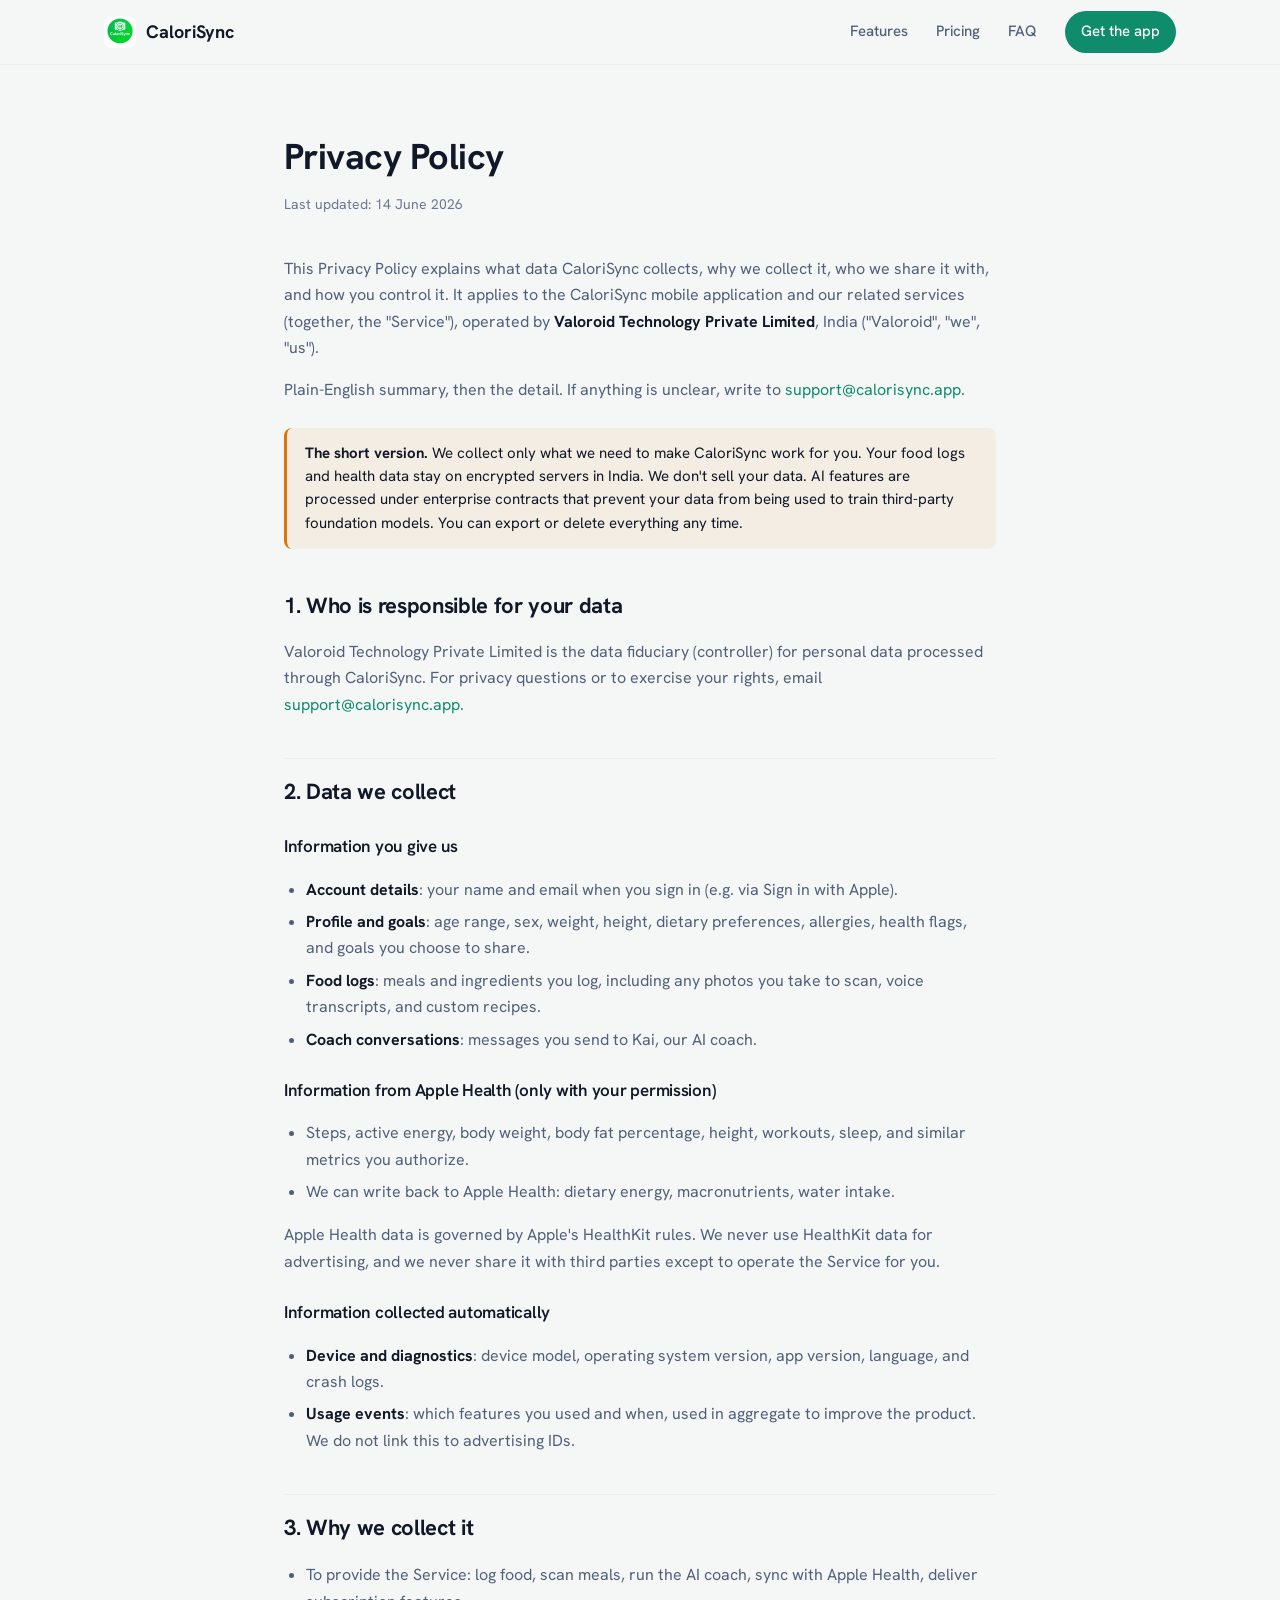
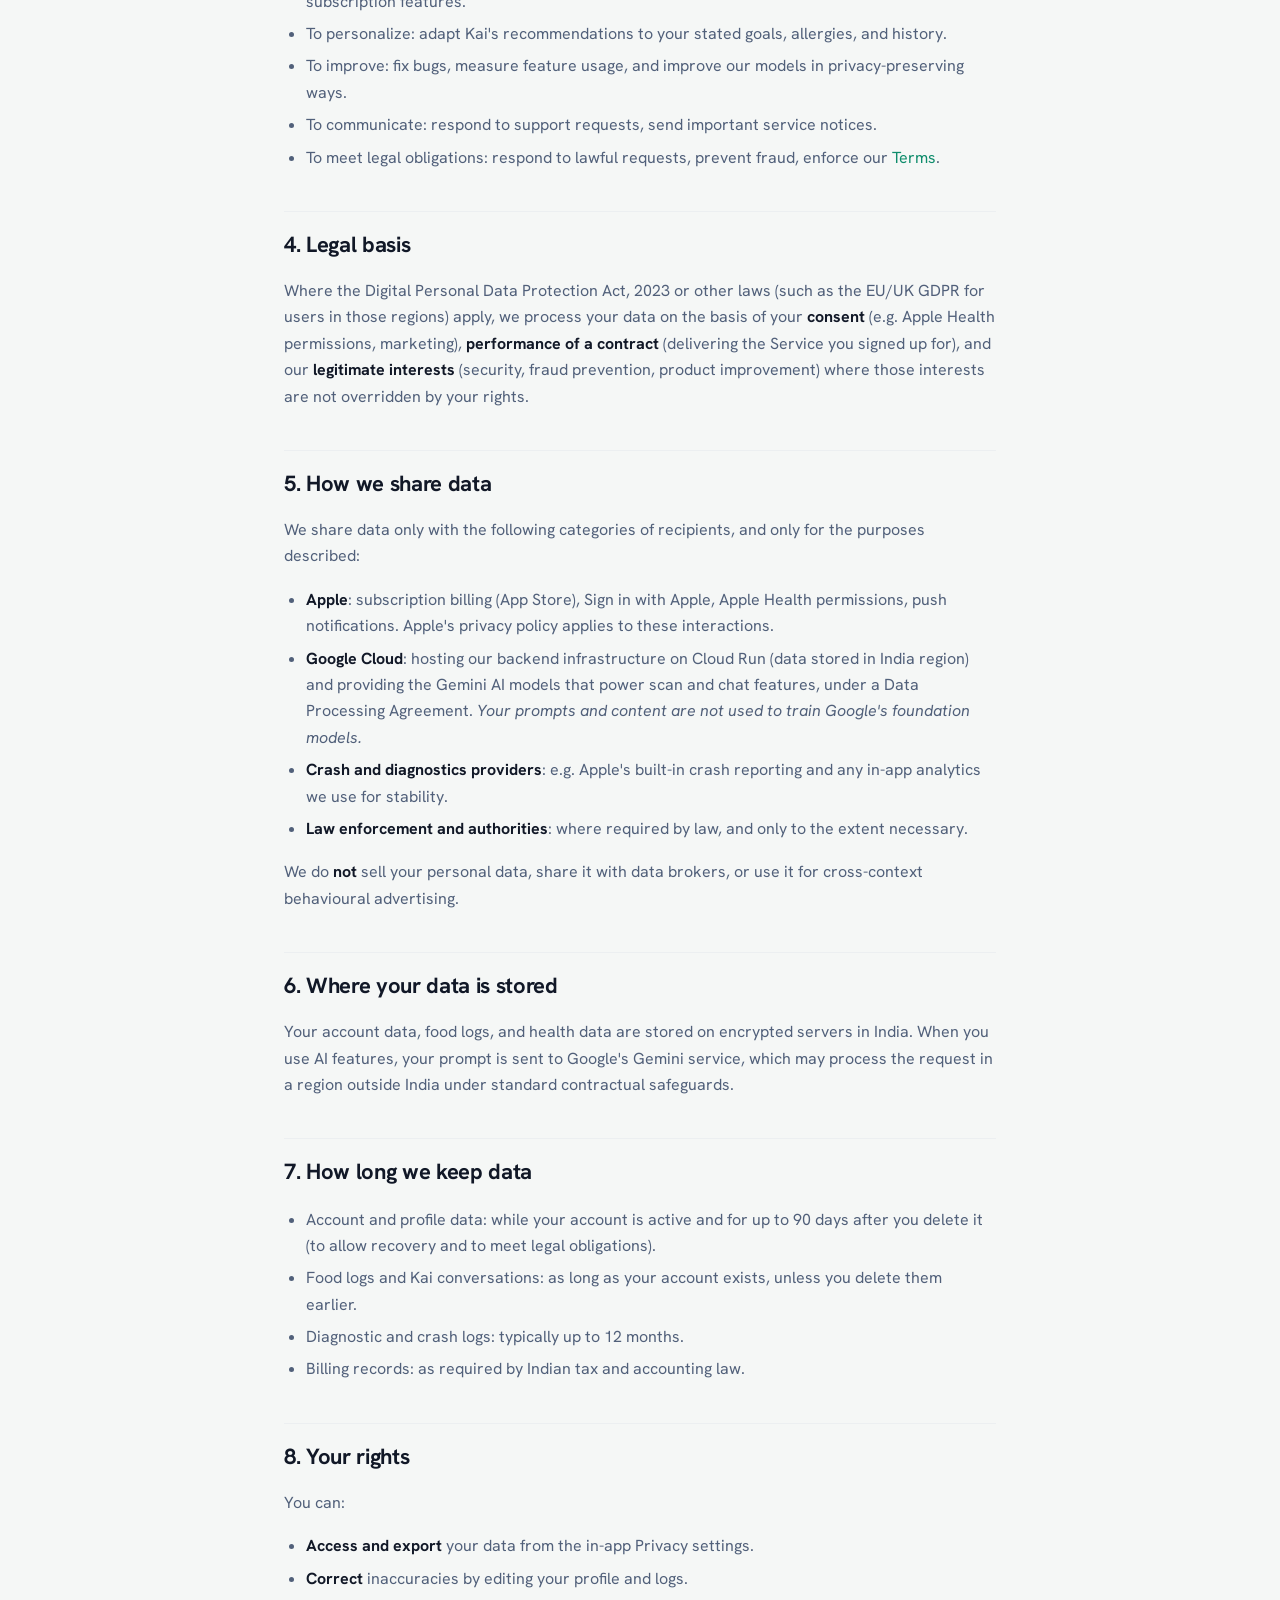
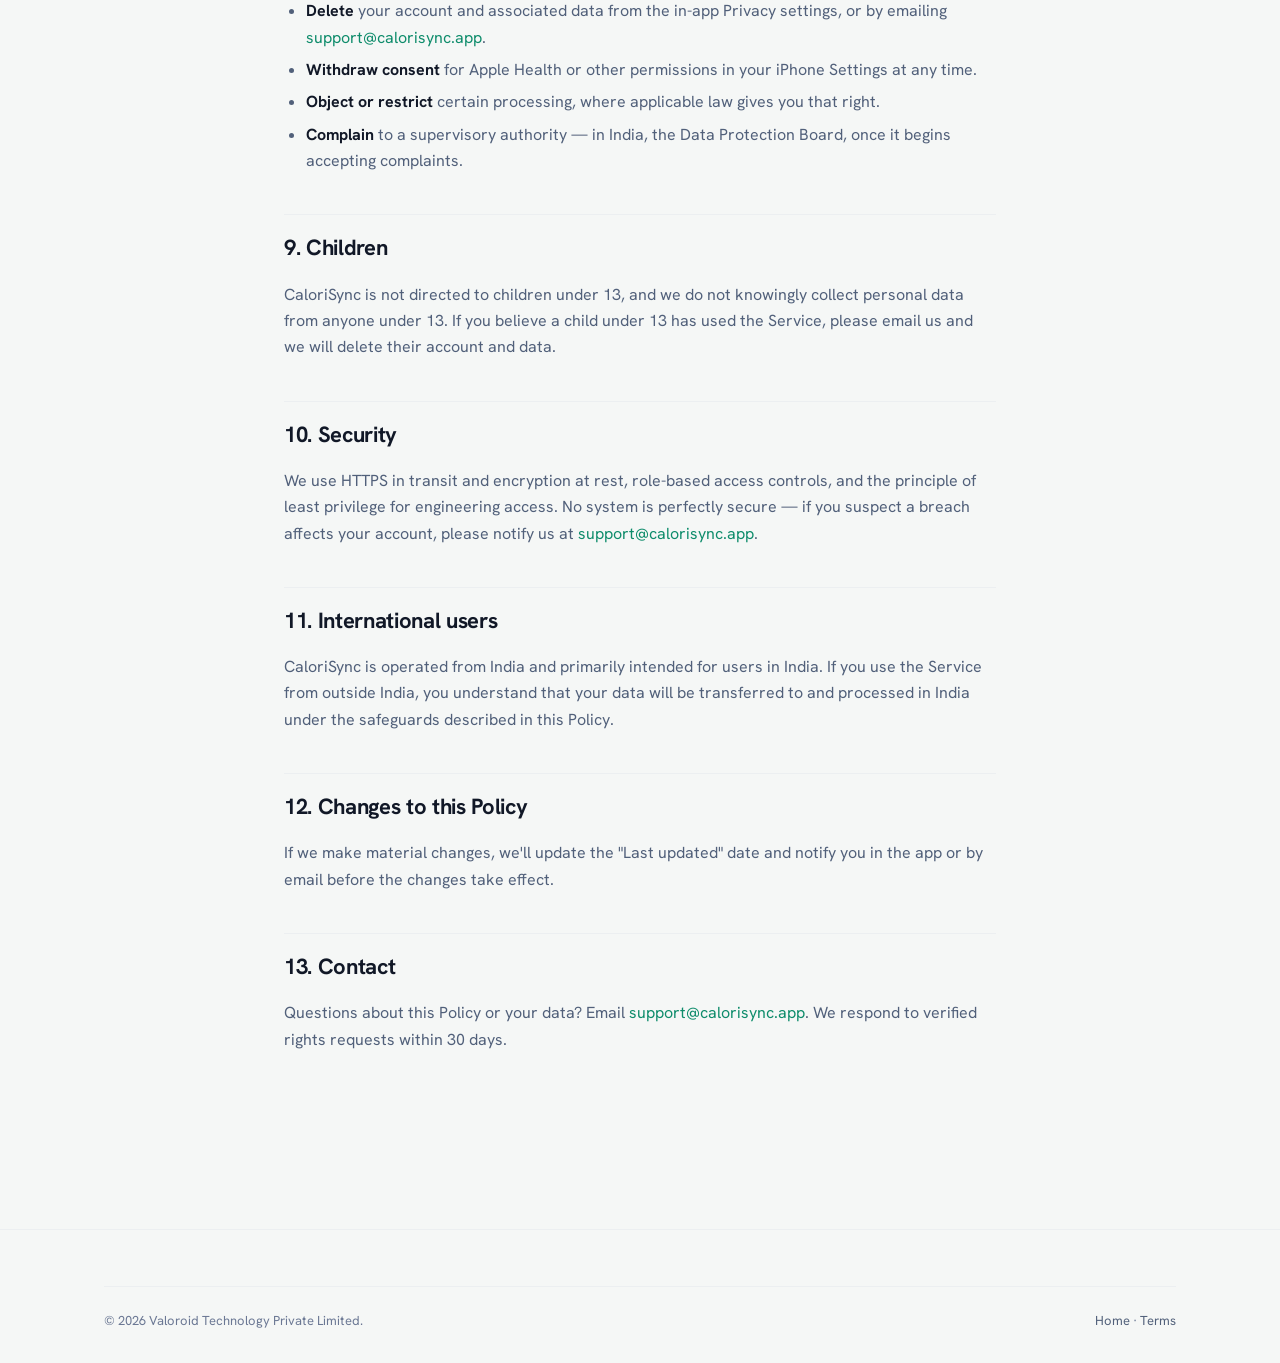
==== privacy/index.html @ 74e050ab "Initial commit: CaloriSync landing page, Terms, and Privacy Policy Static HTML/CSS/JS site for calor" ====
<!DOCTYPE html>
<html lang="en">
<head>
  <meta charset="UTF-8" />
  <meta name="viewport" content="width=device-width, initial-scale=1.0" />
  <title>Privacy Policy &mdash; CaloriSync</title>
  <meta name="description" content="How CaloriSync collects, uses, and protects your data." />
  <link rel="canonical" href="https://calorisync.app/privacy/" />
  <meta name="robots" content="index,follow" />
  <link rel="icon" type="image/png" sizes="32x32" href="/assets/favicon-32.png" />
  <link rel="apple-touch-icon" href="/assets/apple-touch-icon.png" />
  <link rel="preconnect" href="https://fonts.googleapis.com" />
  <link rel="preconnect" href="https://fonts.gstatic.com" crossorigin />
  <link href="https://fonts.googleapis.com/css2?family=Hanken+Grotesk:wght@400;500;600;700&display=swap" rel="stylesheet" />
  <link rel="stylesheet" href="/css/main.css" />
</head>
<body>
  <!--
    This Privacy Policy is an AI-drafted starting point aligned with the
    CaloriSync app's PrivacyInfo.xcprivacy manifest and intended product
    behavior. It is sufficient for Apple Review submission but should be
    reviewed by Indian legal counsel before scale, and the data-residency
    claims should be confirmed against the actual Cloud Run region.
  -->
  <nav class="nav">
    <div class="container nav-inner">
      <a href="/" class="brand">
        <img src="/assets/app-icon.png" alt="" />
        <span>CaloriSync</span>
      </a>
      <div class="nav-links">
        <a href="/#features">Features</a>
        <a href="/#pricing">Pricing</a>
        <a href="/#faq">FAQ</a>
        <a href="/#download" class="nav-cta">Get the app</a>
      </div>
    </div>
  </nav>

  <main class="legal">
    <h1>Privacy Policy</h1>
    <p class="updated">Last updated: 14 June 2026</p>

    <p>This Privacy Policy explains what data CaloriSync collects, why we collect it, who we share it with, and how you control it. It applies to the CaloriSync mobile application and our related services (together, the "Service"), operated by <strong>Valoroid Technology Private Limited</strong>, India ("Valoroid", "we", "us").</p>

    <p>Plain-English summary, then the detail. If anything is unclear, write to <a href="mailto:support@calorisync.app">support@calorisync.app</a>.</p>

    <div class="notice"><strong>The short version.</strong> We collect only what we need to make CaloriSync work for you. Your food logs and health data stay on encrypted servers in India. We don't sell your data. AI features are processed under enterprise contracts that prevent your data from being used to train third-party foundation models. You can export or delete everything any time.</div>

    <h2>1. Who is responsible for your data</h2>
    <p>Valoroid Technology Private Limited is the data fiduciary (controller) for personal data processed through CaloriSync. For privacy questions or to exercise your rights, email <a href="mailto:support@calorisync.app">support@calorisync.app</a>.</p>

    <h2>2. Data we collect</h2>

    <h3>Information you give us</h3>
    <ul>
      <li><strong>Account details</strong>: your name and email when you sign in (e.g. via Sign in with Apple).</li>
      <li><strong>Profile and goals</strong>: age range, sex, weight, height, dietary preferences, allergies, health flags, and goals you choose to share.</li>
      <li><strong>Food logs</strong>: meals and ingredients you log, including any photos you take to scan, voice transcripts, and custom recipes.</li>
      <li><strong>Coach conversations</strong>: messages you send to Kai, our AI coach.</li>
    </ul>

    <h3>Information from Apple Health (only with your permission)</h3>
    <ul>
      <li>Steps, active energy, body weight, body fat percentage, height, workouts, sleep, and similar metrics you authorize.</li>
      <li>We can write back to Apple Health: dietary energy, macronutrients, water intake.</li>
    </ul>
    <p>Apple Health data is governed by Apple's HealthKit rules. We never use HealthKit data for advertising, and we never share it with third parties except to operate the Service for you.</p>

    <h3>Information collected automatically</h3>
    <ul>
      <li><strong>Device and diagnostics</strong>: device model, operating system version, app version, language, and crash logs.</li>
      <li><strong>Usage events</strong>: which features you used and when, used in aggregate to improve the product. We do not link this to advertising IDs.</li>
    </ul>

    <h2>3. Why we collect it</h2>
    <ul>
      <li>To provide the Service: log food, scan meals, run the AI coach, sync with Apple Health, deliver subscription features.</li>
      <li>To personalize: adapt Kai's recommendations to your stated goals, allergies, and history.</li>
      <li>To improve: fix bugs, measure feature usage, and improve our models in privacy-preserving ways.</li>
      <li>To communicate: respond to support requests, send important service notices.</li>
      <li>To meet legal obligations: respond to lawful requests, prevent fraud, enforce our <a href="/terms/">Terms</a>.</li>
    </ul>

    <h2>4. Legal basis</h2>
    <p>Where the Digital Personal Data Protection Act, 2023 or other laws (such as the EU/UK GDPR for users in those regions) apply, we process your data on the basis of your <strong>consent</strong> (e.g. Apple Health permissions, marketing), <strong>performance of a contract</strong> (delivering the Service you signed up for), and our <strong>legitimate interests</strong> (security, fraud prevention, product improvement) where those interests are not overridden by your rights.</p>

    <h2>5. How we share data</h2>
    <p>We share data only with the following categories of recipients, and only for the purposes described:</p>
    <ul>
      <li><strong>Apple</strong>: subscription billing (App Store), Sign in with Apple, Apple Health permissions, push notifications. Apple's privacy policy applies to these interactions.</li>
      <li><strong>Google Cloud</strong>: hosting our backend infrastructure on Cloud Run (data stored in India region) and providing the Gemini AI models that power scan and chat features, under a Data Processing Agreement. <em>Your prompts and content are not used to train Google's foundation models.</em></li>
      <li><strong>Crash and diagnostics providers</strong>: e.g. Apple's built-in crash reporting and any in-app analytics we use for stability.</li>
      <li><strong>Law enforcement and authorities</strong>: where required by law, and only to the extent necessary.</li>
    </ul>
    <p>We do <strong>not</strong> sell your personal data, share it with data brokers, or use it for cross-context behavioural advertising.</p>

    <h2>6. Where your data is stored</h2>
    <p>Your account data, food logs, and health data are stored on encrypted servers in India. When you use AI features, your prompt is sent to Google's Gemini service, which may process the request in a region outside India under standard contractual safeguards.</p>

    <h2>7. How long we keep data</h2>
    <ul>
      <li>Account and profile data: while your account is active and for up to 90 days after you delete it (to allow recovery and to meet legal obligations).</li>
      <li>Food logs and Kai conversations: as long as your account exists, unless you delete them earlier.</li>
      <li>Diagnostic and crash logs: typically up to 12 months.</li>
      <li>Billing records: as required by Indian tax and accounting law.</li>
    </ul>

    <h2>8. Your rights</h2>
    <p>You can:</p>
    <ul>
      <li><strong>Access and export</strong> your data from the in-app Privacy settings.</li>
      <li><strong>Correct</strong> inaccuracies by editing your profile and logs.</li>
      <li><strong>Delete</strong> your account and associated data from the in-app Privacy settings, or by emailing <a href="mailto:support@calorisync.app">support@calorisync.app</a>.</li>
      <li><strong>Withdraw consent</strong> for Apple Health or other permissions in your iPhone Settings at any time.</li>
      <li><strong>Object or restrict</strong> certain processing, where applicable law gives you that right.</li>
      <li><strong>Complain</strong> to a supervisory authority &mdash; in India, the Data Protection Board, once it begins accepting complaints.</li>
    </ul>

    <h2>9. Children</h2>
    <p>CaloriSync is not directed to children under 13, and we do not knowingly collect personal data from anyone under 13. If you believe a child under 13 has used the Service, please email us and we will delete their account and data.</p>

    <h2>10. Security</h2>
    <p>We use HTTPS in transit and encryption at rest, role-based access controls, and the principle of least privilege for engineering access. No system is perfectly secure &mdash; if you suspect a breach affects your account, please notify us at <a href="mailto:support@calorisync.app">support@calorisync.app</a>.</p>

    <h2>11. International users</h2>
    <p>CaloriSync is operated from India and primarily intended for users in India. If you use the Service from outside India, you understand that your data will be transferred to and processed in India under the safeguards described in this Policy.</p>

    <h2>12. Changes to this Policy</h2>
    <p>If we make material changes, we'll update the "Last updated" date and notify you in the app or by email before the changes take effect.</p>

    <h2>13. Contact</h2>
    <p>Questions about this Policy or your data? Email <a href="mailto:support@calorisync.app">support@calorisync.app</a>. We respond to verified rights requests within 30 days.</p>
  </main>

  <footer class="footer">
    <div class="container">
      <div class="footer-bottom">
        <span>&copy; 2026 Valoroid Technology Private Limited.</span>
        <span><a href="/">Home</a> &middot; <a href="/terms/">Terms</a></span>
      </div>
    </div>
  </footer>
</body>
</html>
---- css/main.css ----
:root {
  --brand-primary: #0E8C6B;
  --brand-primary-dark: #0a6d54;
  --brand-accent: #4F46E5;
  --brand-accent-soft: #EEF2FF;
  --brand-warn: #D97706;
  --brand-rose: #E1496B;
  --ink: #111827;
  --ink-2: #51607A;
  --ink-3: #6B7894;
  --bg: #F5F7F6;
  --surface: #FFFFFF;
  --line: #ECEFF1;
  --radius-card: 20px;
  --radius-pill: 999px;
  --shadow-card: 0 1px 2px rgba(17, 24, 39, 0.04), 0 8px 24px rgba(17, 24, 39, 0.06);
  --shadow-cta: 0 6px 20px rgba(14, 140, 107, 0.25);
  --max-width: 1120px;
  --font-sans: "Hanken Grotesk", system-ui, -apple-system, "Segoe UI", Roboto, "Helvetica Neue", Arial, sans-serif;
}

* { box-sizing: border-box; }

html { scroll-behavior: smooth; }

body {
  margin: 0;
  background: var(--bg);
  color: var(--ink);
  font-family: var(--font-sans);
  font-size: 17px;
  line-height: 1.55;
  -webkit-font-smoothing: antialiased;
  -moz-osx-font-smoothing: grayscale;
  text-rendering: optimizeLegibility;
}

img { max-width: 100%; display: block; }

a {
  color: var(--brand-primary);
  text-decoration: none;
}
a:hover { text-decoration: underline; }

.container {
  width: 100%;
  max-width: var(--max-width);
  margin: 0 auto;
  padding: 0 24px;
}

/* ---------- Nav ---------- */
.nav {
  position: sticky;
  top: 0;
  z-index: 50;
  background: rgba(245, 247, 246, 0.85);
  backdrop-filter: saturate(180%) blur(12px);
  -webkit-backdrop-filter: saturate(180%) blur(12px);
  border-bottom: 1px solid var(--line);
}
.nav-inner {
  display: flex;
  align-items: center;
  justify-content: space-between;
  height: 64px;
}
.brand {
  display: flex;
  align-items: center;
  gap: 10px;
  font-weight: 700;
  font-size: 18px;
  color: var(--ink);
}
.brand img {
  width: 32px;
  height: 32px;
  border-radius: 8px;
  object-fit: cover;
}
.nav-links {
  display: flex;
  align-items: center;
  gap: 28px;
}
.nav-links a {
  color: var(--ink-2);
  font-weight: 500;
  font-size: 15px;
}
.nav-links a:hover { color: var(--ink); text-decoration: none; }
.nav-cta {
  background: var(--brand-primary);
  color: #fff !important;
  padding: 9px 16px;
  border-radius: var(--radius-pill);
  font-weight: 600;
  font-size: 14px;
}
.nav-cta:hover { background: var(--brand-primary-dark); text-decoration: none; }
.nav-toggle {
  display: none;
  background: none;
  border: 0;
  padding: 8px;
  cursor: pointer;
}
.nav-toggle span {
  display: block;
  width: 22px;
  height: 2px;
  background: var(--ink);
  margin: 4px 0;
  border-radius: 2px;
  transition: transform .2s, opacity .2s;
}
.nav.is-open .nav-toggle span:nth-child(1) { transform: translateY(6px) rotate(45deg); }
.nav.is-open .nav-toggle span:nth-child(2) { opacity: 0; }
.nav.is-open .nav-toggle span:nth-child(3) { transform: translateY(-6px) rotate(-45deg); }

/* ---------- Hero ---------- */
.hero {
  padding: 80px 0 64px;
}
.hero-grid {
  display: grid;
  grid-template-columns: 1.1fr 1fr;
  gap: 56px;
  align-items: center;
}
.eyebrow {
  display: inline-block;
  background: var(--brand-accent-soft);
  color: var(--brand-accent);
  font-weight: 600;
  font-size: 13px;
  padding: 6px 12px;
  border-radius: var(--radius-pill);
  margin-bottom: 20px;
  letter-spacing: 0.01em;
}
h1, h2, h3 { color: var(--ink); letter-spacing: -0.015em; }
.hero h1 {
  font-size: clamp(36px, 5vw, 56px);
  line-height: 1.05;
  font-weight: 700;
  margin: 0 0 20px;
}
.hero h1 .accent { color: var(--brand-primary); }
.hero p.lede {
  font-size: 19px;
  color: var(--ink-2);
  max-width: 520px;
  margin: 0 0 32px;
}
.badges {
  display: flex;
  gap: 14px;
  flex-wrap: wrap;
  align-items: center;
}
.badge {
  display: inline-flex;
  align-items: center;
  gap: 12px;
  background: #111;
  color: #fff;
  padding: 12px 18px;
  border-radius: 14px;
  min-width: 200px;
  transition: transform .15s ease, opacity .15s ease;
}
.badge:hover { text-decoration: none; transform: translateY(-1px); }
.badge svg { width: 26px; height: 26px; flex-shrink: 0; }
.badge .badge-label {
  display: flex;
  flex-direction: column;
  line-height: 1.1;
}
.badge .badge-label small {
  font-size: 11px;
  font-weight: 500;
  opacity: 0.85;
  letter-spacing: 0.02em;
}
.badge .badge-label strong {
  font-size: 18px;
  font-weight: 600;
  letter-spacing: -0.01em;
}
.badge-disabled {
  cursor: not-allowed;
  opacity: 0.55;
  pointer-events: none;
  position: relative;
}
.coming-soon {
  position: absolute;
  top: -10px;
  right: -8px;
  background: var(--brand-warn);
  color: #fff;
  font-size: 10px;
  font-weight: 700;
  padding: 3px 8px;
  border-radius: var(--radius-pill);
  letter-spacing: 0.04em;
  text-transform: uppercase;
}

.hero-visual {
  position: relative;
  display: flex;
  justify-content: center;
  align-items: center;
}
.phone-frame {
  width: 300px;
  background: linear-gradient(165deg, #0E8C6B 0%, #4F46E5 100%);
  border-radius: 46px;
  padding: 14px;
  box-shadow: 0 30px 60px rgba(14, 140, 107, 0.25), 0 12px 30px rgba(79, 70, 229, 0.18);
  position: relative;
}
.phone-frame img {
  width: 100%;
  display: block;
  border-radius: 34px;
  background: var(--surface);
}

/* ---------- Showcase strip (real screenshots in light phone frames) ---------- */
.showcase {
  display: grid;
  grid-template-columns: repeat(3, 1fr);
  gap: 28px;
  justify-items: center;
  align-items: end;
  margin-top: 24px;
}
.showcase-item {
  text-align: center;
  max-width: 260px;
}
.showcase-phone {
  width: 220px;
  background: #111;
  border-radius: 36px;
  padding: 8px;
  margin-bottom: 18px;
  box-shadow: 0 20px 40px rgba(17, 24, 39, 0.10), 0 4px 12px rgba(17, 24, 39, 0.06);
}
.showcase-phone img {
  width: 100%;
  display: block;
  border-radius: 28px;
  background: var(--surface);
}
.showcase-item h3 {
  font-size: 17px;
  font-weight: 600;
  margin: 0 0 4px;
}
.showcase-item p {
  font-size: 14px;
  color: var(--ink-2);
  margin: 0;
}

/* ---------- Trust strip ---------- */
.trust {
  padding: 32px 0;
  border-top: 1px solid var(--line);
  border-bottom: 1px solid var(--line);
  background: var(--surface);
}
.trust-inner {
  display: flex;
  flex-wrap: wrap;
  justify-content: center;
  gap: 12px 36px;
  color: var(--ink-2);
  font-size: 14px;
  font-weight: 500;
  text-align: center;
}
.trust-inner span { display: inline-flex; align-items: center; }
.trust-dot {
  width: 4px;
  height: 4px;
  border-radius: 50%;
  background: var(--ink-3);
  display: inline-block;
  margin-right: 12px;
}
.trust-inner span:first-child .trust-dot { display: none; }

/* ---------- Sections ---------- */
.section { padding: 88px 0; }
.section-header { text-align: center; max-width: 640px; margin: 0 auto 56px; }
.section-header h2 {
  font-size: clamp(28px, 3.5vw, 40px);
  line-height: 1.15;
  font-weight: 700;
  margin: 0 0 16px;
}
.section-header p {
  color: var(--ink-2);
  font-size: 18px;
  margin: 0;
}

/* ---------- Features grid ---------- */
.features-grid {
  display: grid;
  grid-template-columns: repeat(3, 1fr);
  gap: 20px;
}
.feature {
  background: var(--surface);
  border-radius: var(--radius-card);
  padding: 28px 24px;
  border: 1px solid var(--line);
  transition: transform .15s ease, box-shadow .15s ease;
}
.feature:hover {
  transform: translateY(-2px);
  box-shadow: var(--shadow-card);
}
.feature-icon {
  width: 44px;
  height: 44px;
  border-radius: 12px;
  background: var(--brand-accent-soft);
  color: var(--brand-accent);
  display: flex;
  align-items: center;
  justify-content: center;
  margin-bottom: 16px;
}
.feature-icon.green { background: rgba(14, 140, 107, 0.10); color: var(--brand-primary); }
.feature-icon.amber { background: rgba(217, 119, 6, 0.10); color: var(--brand-warn); }
.feature-icon.rose  { background: rgba(225, 73, 107, 0.10); color: var(--brand-rose); }
.feature h3 {
  font-size: 18px;
  margin: 0 0 6px;
  font-weight: 600;
}
.feature p {
  margin: 0;
  color: var(--ink-2);
  font-size: 15px;
}

/* ---------- How it works ---------- */
.steps {
  display: grid;
  grid-template-columns: repeat(3, 1fr);
  gap: 24px;
}
.step {
  text-align: center;
  padding: 24px 16px;
}
.step-num {
  width: 36px;
  height: 36px;
  border-radius: 50%;
  background: var(--brand-primary);
  color: #fff;
  font-weight: 700;
  display: inline-flex;
  align-items: center;
  justify-content: center;
  margin-bottom: 16px;
}
.step h3 { margin: 0 0 6px; font-size: 18px; font-weight: 600; }
.step p { margin: 0; color: var(--ink-2); font-size: 15px; }

/* ---------- Pricing ---------- */
.pricing-grid {
  display: grid;
  grid-template-columns: 1fr 1fr;
  gap: 20px;
  max-width: 760px;
  margin: 0 auto;
}
.plan {
  background: var(--surface);
  border-radius: var(--radius-card);
  padding: 32px 28px;
  border: 1px solid var(--line);
  position: relative;
}
.plan.featured {
  border-color: var(--brand-primary);
  box-shadow: var(--shadow-cta);
}
.plan-tag {
  position: absolute;
  top: 18px;
  right: 18px;
  background: var(--brand-primary);
  color: #fff;
  font-size: 11px;
  font-weight: 700;
  padding: 4px 10px;
  border-radius: var(--radius-pill);
  letter-spacing: 0.05em;
  text-transform: uppercase;
}
.plan h3 { margin: 0 0 4px; font-size: 16px; font-weight: 600; color: var(--ink-2); }
.plan-price {
  font-size: 40px;
  font-weight: 700;
  color: var(--ink);
  letter-spacing: -0.02em;
  margin-bottom: 6px;
}
.plan-price small {
  font-size: 16px;
  font-weight: 500;
  color: var(--ink-3);
}
.plan p.trial { color: var(--brand-primary); font-weight: 600; margin: 0 0 20px; font-size: 14px; }
.plan ul {
  list-style: none;
  padding: 0;
  margin: 0;
}
.plan li {
  color: var(--ink-2);
  padding: 6px 0;
  font-size: 15px;
  display: flex;
  align-items: flex-start;
  gap: 10px;
}
.plan li::before {
  content: "✓";
  color: var(--brand-primary);
  font-weight: 700;
  flex-shrink: 0;
}
.pricing-foot {
  text-align: center;
  color: var(--ink-3);
  font-size: 14px;
  margin-top: 24px;
}

/* ---------- FAQ ---------- */
.faq {
  max-width: 760px;
  margin: 0 auto;
}
.faq details {
  background: var(--surface);
  border-radius: 14px;
  border: 1px solid var(--line);
  padding: 0;
  margin-bottom: 12px;
  overflow: hidden;
}
.faq summary {
  list-style: none;
  cursor: pointer;
  padding: 20px 24px;
  font-weight: 600;
  font-size: 16px;
  color: var(--ink);
  display: flex;
  align-items: center;
  justify-content: space-between;
}
.faq summary::-webkit-details-marker { display: none; }
.faq summary::after {
  content: "+";
  font-size: 22px;
  color: var(--ink-3);
  font-weight: 400;
  margin-left: 16px;
  transition: transform .2s ease;
}
.faq details[open] summary::after { content: "−"; }
.faq .answer {
  padding: 0 24px 22px;
  color: var(--ink-2);
  font-size: 15px;
}
.faq .answer p { margin: 0 0 8px; }
.faq .answer p:last-child { margin: 0; }

/* ---------- Final CTA ---------- */
.final-cta {
  background: linear-gradient(135deg, #0E8C6B 0%, #4F46E5 100%);
  color: #fff;
  border-radius: var(--radius-card);
  padding: 56px 32px;
  text-align: center;
  margin: 0 24px;
}
.final-cta h2 {
  color: #fff;
  font-size: clamp(26px, 3vw, 36px);
  margin: 0 0 12px;
  font-weight: 700;
}
.final-cta p {
  color: rgba(255,255,255,0.85);
  font-size: 18px;
  max-width: 520px;
  margin: 0 auto 28px;
}
.final-cta .badges { justify-content: center; }
.final-cta .badge { background: #111; }

/* ---------- Footer ---------- */
.footer {
  padding: 56px 0 32px;
  margin-top: 80px;
  border-top: 1px solid var(--line);
  color: var(--ink-2);
  font-size: 14px;
}
.footer-grid {
  display: grid;
  grid-template-columns: 2fr 1fr 1fr;
  gap: 32px;
  margin-bottom: 32px;
}
.footer-brand { max-width: 320px; }
.footer-brand p { color: var(--ink-3); font-size: 14px; margin: 12px 0 0; }
.footer h4 {
  font-size: 13px;
  font-weight: 700;
  color: var(--ink);
  text-transform: uppercase;
  letter-spacing: 0.06em;
  margin: 0 0 12px;
}
.footer ul { list-style: none; padding: 0; margin: 0; }
.footer li { margin-bottom: 8px; }
.footer a { color: var(--ink-2); }
.footer a:hover { color: var(--ink); text-decoration: none; }
.footer-bottom {
  border-top: 1px solid var(--line);
  padding-top: 24px;
  display: flex;
  justify-content: space-between;
  align-items: center;
  flex-wrap: wrap;
  gap: 12px;
  color: var(--ink-3);
  font-size: 13px;
}

/* ---------- Legal pages (terms / privacy) ---------- */
.legal {
  max-width: 760px;
  margin: 0 auto;
  padding: 64px 24px 80px;
}
.legal h1 {
  font-size: 36px;
  font-weight: 700;
  margin: 0 0 8px;
}
.legal .updated {
  color: var(--ink-3);
  font-size: 14px;
  margin: 0 0 40px;
}
.legal h2 {
  font-size: 22px;
  font-weight: 700;
  margin: 40px 0 12px;
  padding-top: 16px;
  border-top: 1px solid var(--line);
}
.legal h2:first-of-type { border-top: 0; padding-top: 0; }
.legal h3 {
  font-size: 17px;
  font-weight: 600;
  margin: 24px 0 8px;
}
.legal p, .legal li {
  color: var(--ink-2);
  font-size: 16px;
  line-height: 1.65;
}
.legal ul { padding-left: 22px; }
.legal li { margin-bottom: 6px; }
.legal strong { color: var(--ink); }
.legal .notice {
  background: rgba(217, 119, 6, 0.08);
  border-left: 3px solid var(--brand-warn);
  border-radius: 8px;
  padding: 14px 18px;
  margin: 24px 0;
  color: var(--ink);
  font-size: 15px;
}

/* ---------- 404 page ---------- */
.notfound {
  min-height: 60vh;
  display: flex;
  flex-direction: column;
  align-items: center;
  justify-content: center;
  text-align: center;
  padding: 64px 24px;
}
.notfound h1 {
  font-size: 96px;
  margin: 0;
  background: linear-gradient(135deg, var(--brand-primary), var(--brand-accent));
  -webkit-background-clip: text;
  -webkit-text-fill-color: transparent;
  background-clip: text;
  line-height: 1;
}
.notfound p { color: var(--ink-2); font-size: 18px; margin: 16px 0 32px; }
.btn {
  display: inline-block;
  background: var(--brand-primary);
  color: #fff !important;
  padding: 12px 24px;
  border-radius: var(--radius-pill);
  font-weight: 600;
  font-size: 15px;
}
.btn:hover { background: var(--brand-primary-dark); text-decoration: none; }

/* ---------- Responsive ---------- */
@media (max-width: 880px) {
  .hero { padding: 56px 0 40px; }
  .hero-grid { grid-template-columns: 1fr; gap: 40px; }
  .hero-visual { order: -1; }
  .phone-frame { width: 260px; }
  .showcase { grid-template-columns: 1fr; gap: 40px; }
  .features-grid { grid-template-columns: repeat(2, 1fr); }
  .steps { grid-template-columns: 1fr; gap: 16px; }
  .pricing-grid { grid-template-columns: 1fr; }
  .footer-grid { grid-template-columns: 1fr 1fr; gap: 24px; }
  .footer-brand { grid-column: 1 / -1; }
  .section { padding: 64px 0; }
}

@media (max-width: 640px) {
  .nav-links {
    display: none;
    position: absolute;
    top: 64px;
    left: 0;
    right: 0;
    background: var(--surface);
    flex-direction: column;
    align-items: stretch;
    gap: 0;
    padding: 12px 24px 24px;
    border-bottom: 1px solid var(--line);
  }
  .nav-links a {
    padding: 12px 0;
    border-bottom: 1px solid var(--line);
  }
  .nav-links a:last-child { border-bottom: 0; }
  .nav-cta { text-align: center; margin-top: 8px; }
  .nav.is-open .nav-links { display: flex; }
  .nav-toggle { display: block; }
  .features-grid { grid-template-columns: 1fr; }
  .badge { min-width: 0; flex: 1 1 100%; justify-content: center; }
  .final-cta { padding: 40px 24px; margin: 0 16px; }
  .legal h1 { font-size: 28px; }
}
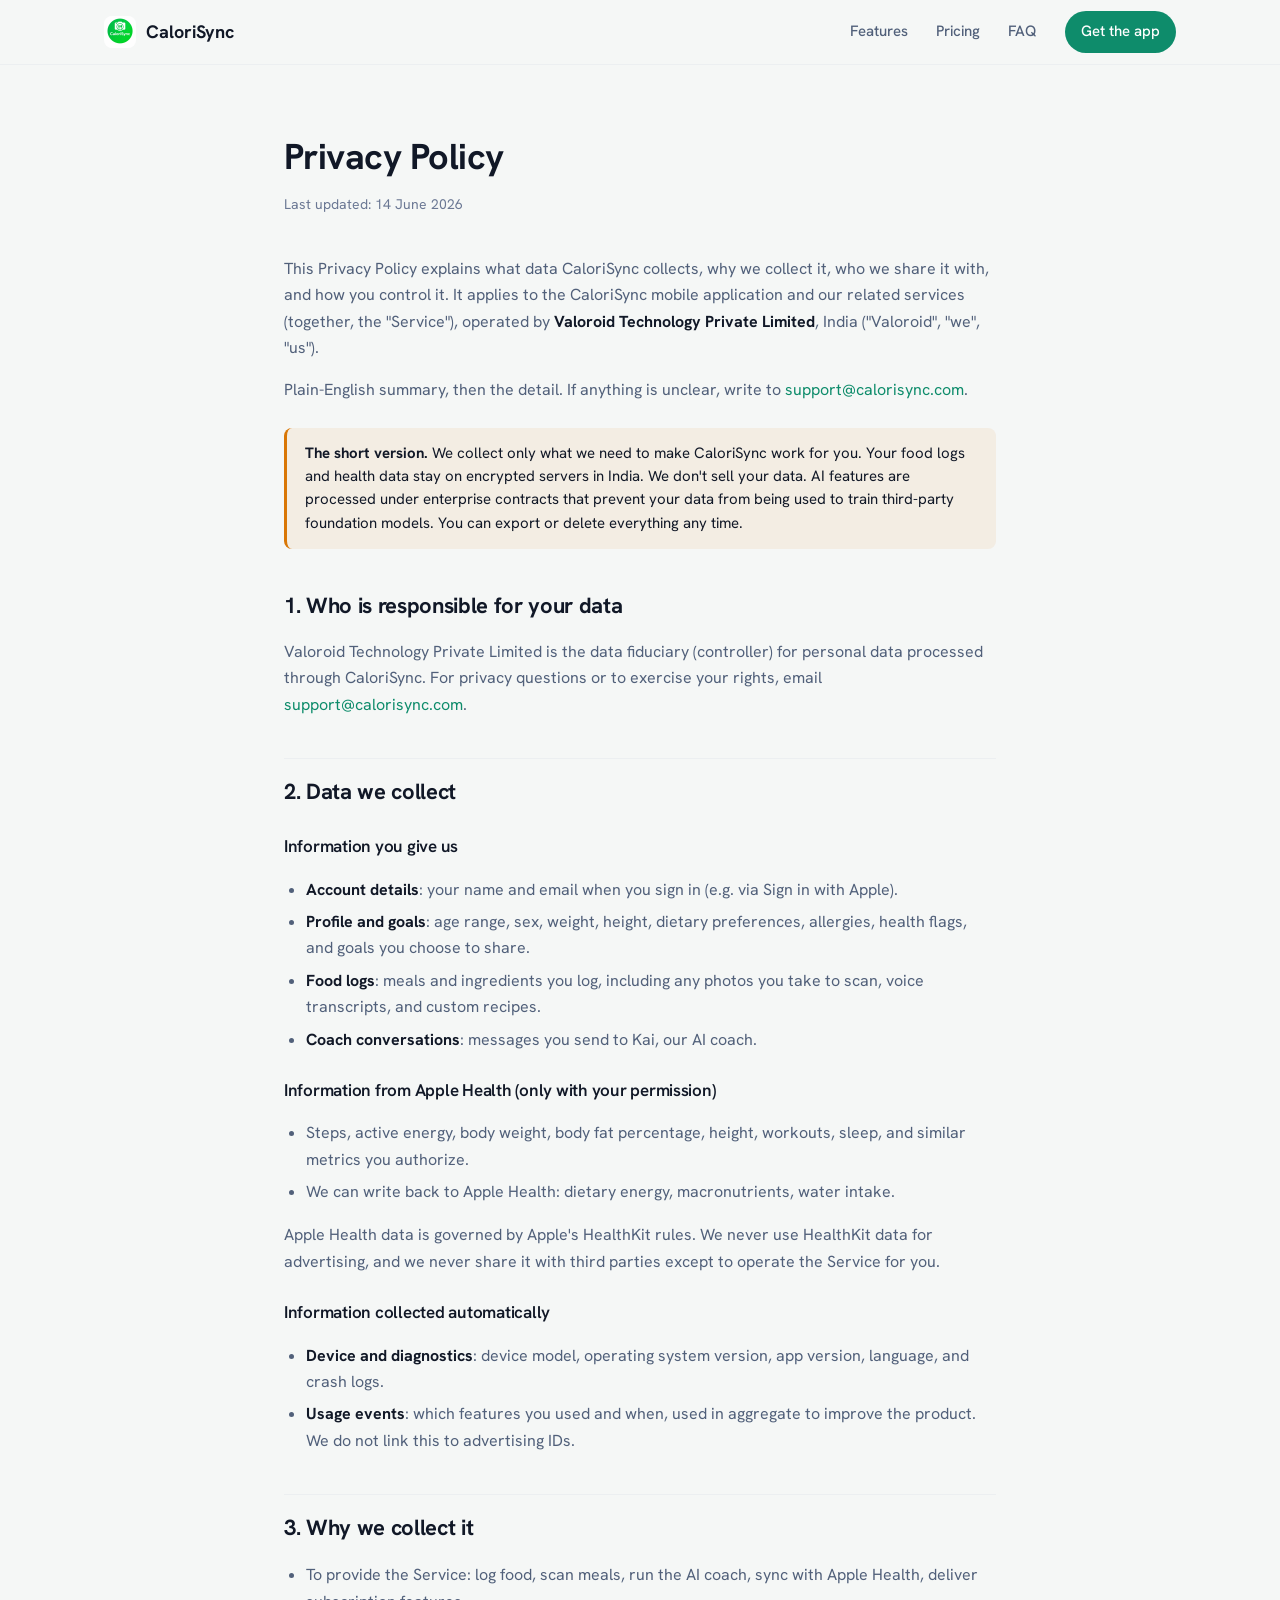
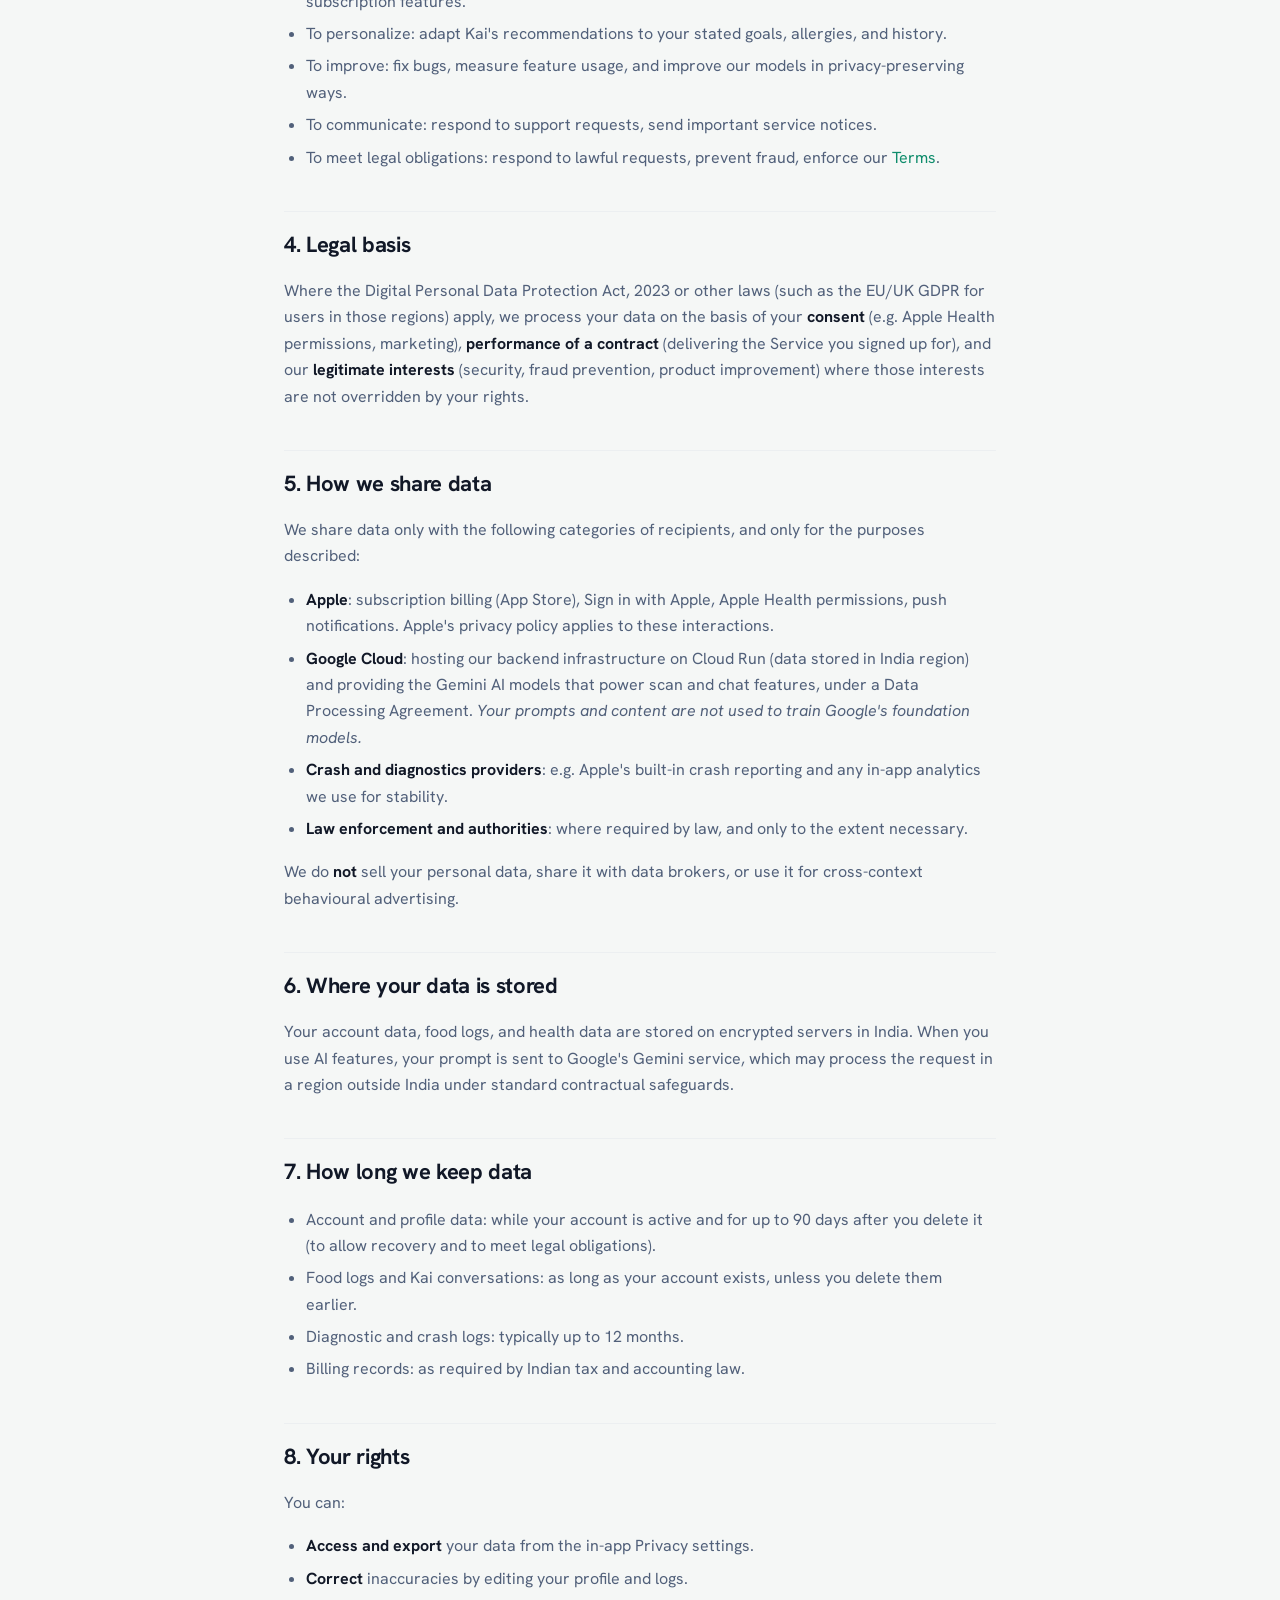
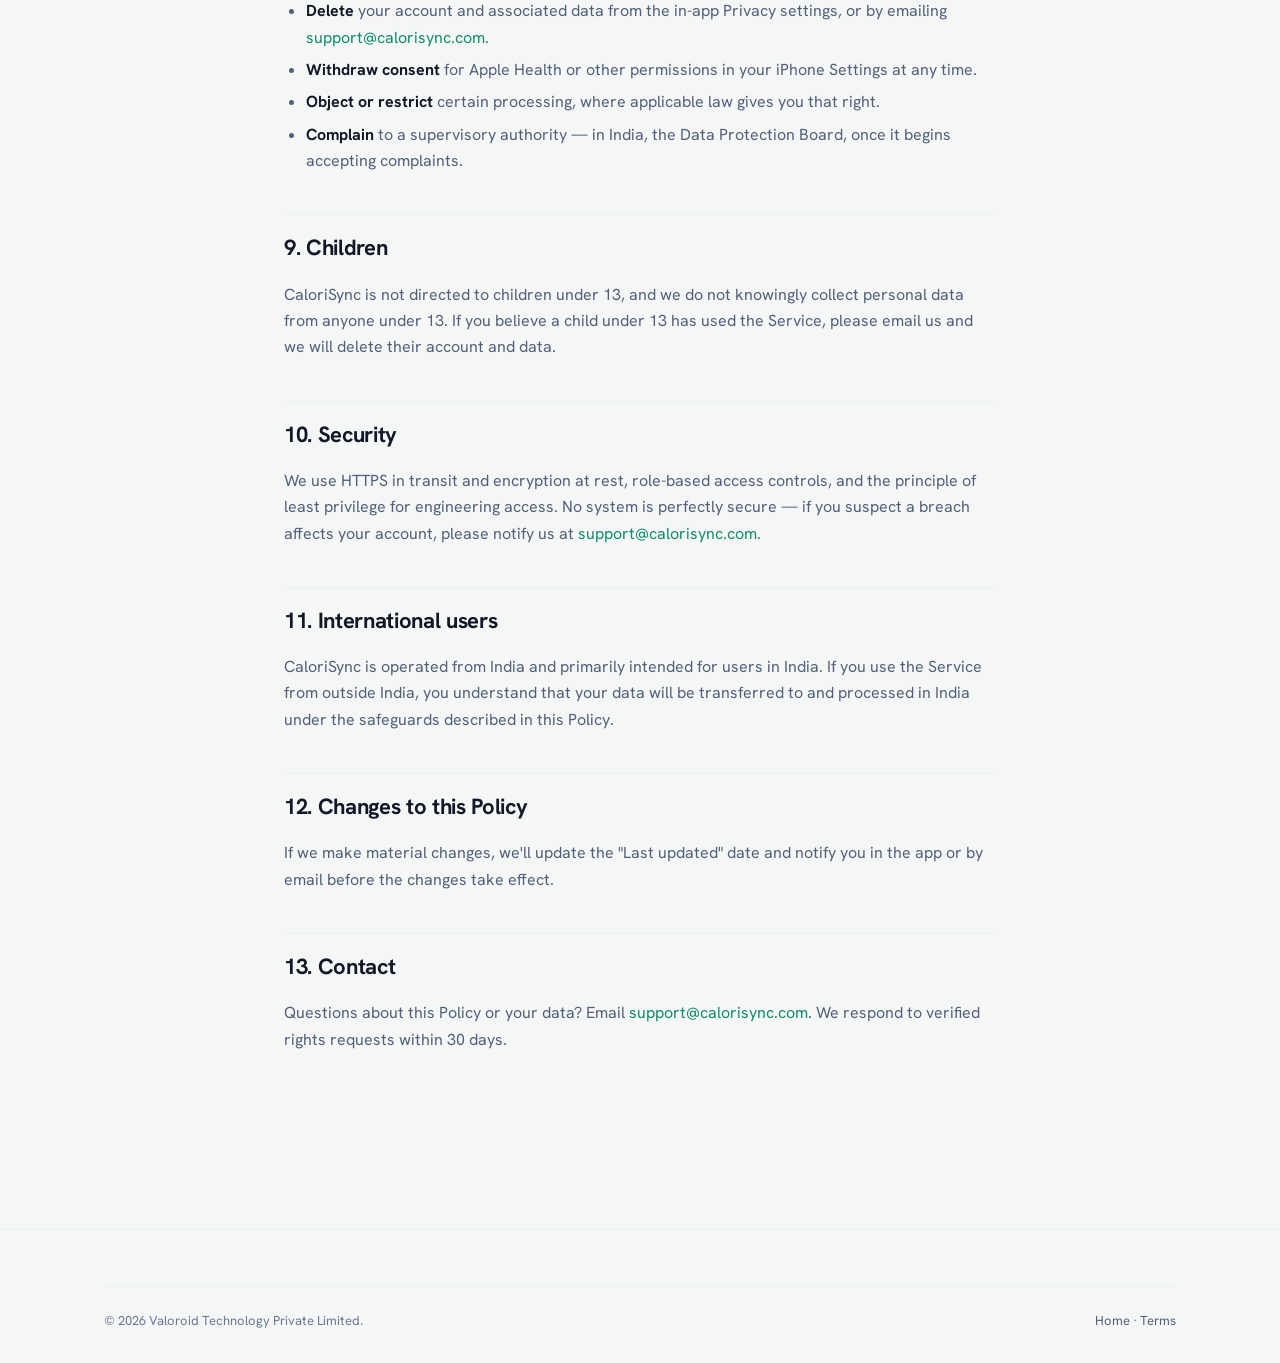
==== commit 2ca451e0: "Switch primary domain from calorisync.app to calorisync.com The .app TLD was the original placeholde" ====
--- a/privacy/index.html
+++ b/privacy/index.html
@@ -5,7 +5,7 @@
   <meta name="viewport" content="width=device-width, initial-scale=1.0" />
   <title>Privacy Policy &mdash; CaloriSync</title>
   <meta name="description" content="How CaloriSync collects, uses, and protects your data." />
-  <link rel="canonical" href="https://calorisync.app/privacy/" />
+  <link rel="canonical" href="https://calorisync.com/privacy/" />
   <meta name="robots" content="index,follow" />
   <link rel="icon" type="image/png" sizes="32x32" href="/assets/favicon-32.png" />
   <link rel="apple-touch-icon" href="/assets/apple-touch-icon.png" />
@@ -43,12 +43,12 @@
 
     <p>This Privacy Policy explains what data CaloriSync collects, why we collect it, who we share it with, and how you control it. It applies to the CaloriSync mobile application and our related services (together, the "Service"), operated by <strong>Valoroid Technology Private Limited</strong>, India ("Valoroid", "we", "us").</p>
 
-    <p>Plain-English summary, then the detail. If anything is unclear, write to <a href="mailto:support@calorisync.app">support@calorisync.app</a>.</p>
+    <p>Plain-English summary, then the detail. If anything is unclear, write to <a href="mailto:support@calorisync.com">support@calorisync.com</a>.</p>
 
     <div class="notice"><strong>The short version.</strong> We collect only what we need to make CaloriSync work for you. Your food logs and health data stay on encrypted servers in India. We don't sell your data. AI features are processed under enterprise contracts that prevent your data from being used to train third-party foundation models. You can export or delete everything any time.</div>
 
     <h2>1. Who is responsible for your data</h2>
-    <p>Valoroid Technology Private Limited is the data fiduciary (controller) for personal data processed through CaloriSync. For privacy questions or to exercise your rights, email <a href="mailto:support@calorisync.app">support@calorisync.app</a>.</p>
+    <p>Valoroid Technology Private Limited is the data fiduciary (controller) for personal data processed through CaloriSync. For privacy questions or to exercise your rights, email <a href="mailto:support@calorisync.com">support@calorisync.com</a>.</p>
 
     <h2>2. Data we collect</h2>
 
@@ -111,7 +111,7 @@
     <ul>
       <li><strong>Access and export</strong> your data from the in-app Privacy settings.</li>
       <li><strong>Correct</strong> inaccuracies by editing your profile and logs.</li>
-      <li><strong>Delete</strong> your account and associated data from the in-app Privacy settings, or by emailing <a href="mailto:support@calorisync.app">support@calorisync.app</a>.</li>
+      <li><strong>Delete</strong> your account and associated data from the in-app Privacy settings, or by emailing <a href="mailto:support@calorisync.com">support@calorisync.com</a>.</li>
       <li><strong>Withdraw consent</strong> for Apple Health or other permissions in your iPhone Settings at any time.</li>
       <li><strong>Object or restrict</strong> certain processing, where applicable law gives you that right.</li>
       <li><strong>Complain</strong> to a supervisory authority &mdash; in India, the Data Protection Board, once it begins accepting complaints.</li>
@@ -121,7 +121,7 @@
     <p>CaloriSync is not directed to children under 13, and we do not knowingly collect personal data from anyone under 13. If you believe a child under 13 has used the Service, please email us and we will delete their account and data.</p>
 
     <h2>10. Security</h2>
-    <p>We use HTTPS in transit and encryption at rest, role-based access controls, and the principle of least privilege for engineering access. No system is perfectly secure &mdash; if you suspect a breach affects your account, please notify us at <a href="mailto:support@calorisync.app">support@calorisync.app</a>.</p>
+    <p>We use HTTPS in transit and encryption at rest, role-based access controls, and the principle of least privilege for engineering access. No system is perfectly secure &mdash; if you suspect a breach affects your account, please notify us at <a href="mailto:support@calorisync.com">support@calorisync.com</a>.</p>
 
     <h2>11. International users</h2>
     <p>CaloriSync is operated from India and primarily intended for users in India. If you use the Service from outside India, you understand that your data will be transferred to and processed in India under the safeguards described in this Policy.</p>
@@ -130,7 +130,7 @@
     <p>If we make material changes, we'll update the "Last updated" date and notify you in the app or by email before the changes take effect.</p>
 
     <h2>13. Contact</h2>
-    <p>Questions about this Policy or your data? Email <a href="mailto:support@calorisync.app">support@calorisync.app</a>. We respond to verified rights requests within 30 days.</p>
+    <p>Questions about this Policy or your data? Email <a href="mailto:support@calorisync.com">support@calorisync.com</a>. We respond to verified rights requests within 30 days.</p>
   </main>
 
   <footer class="footer">
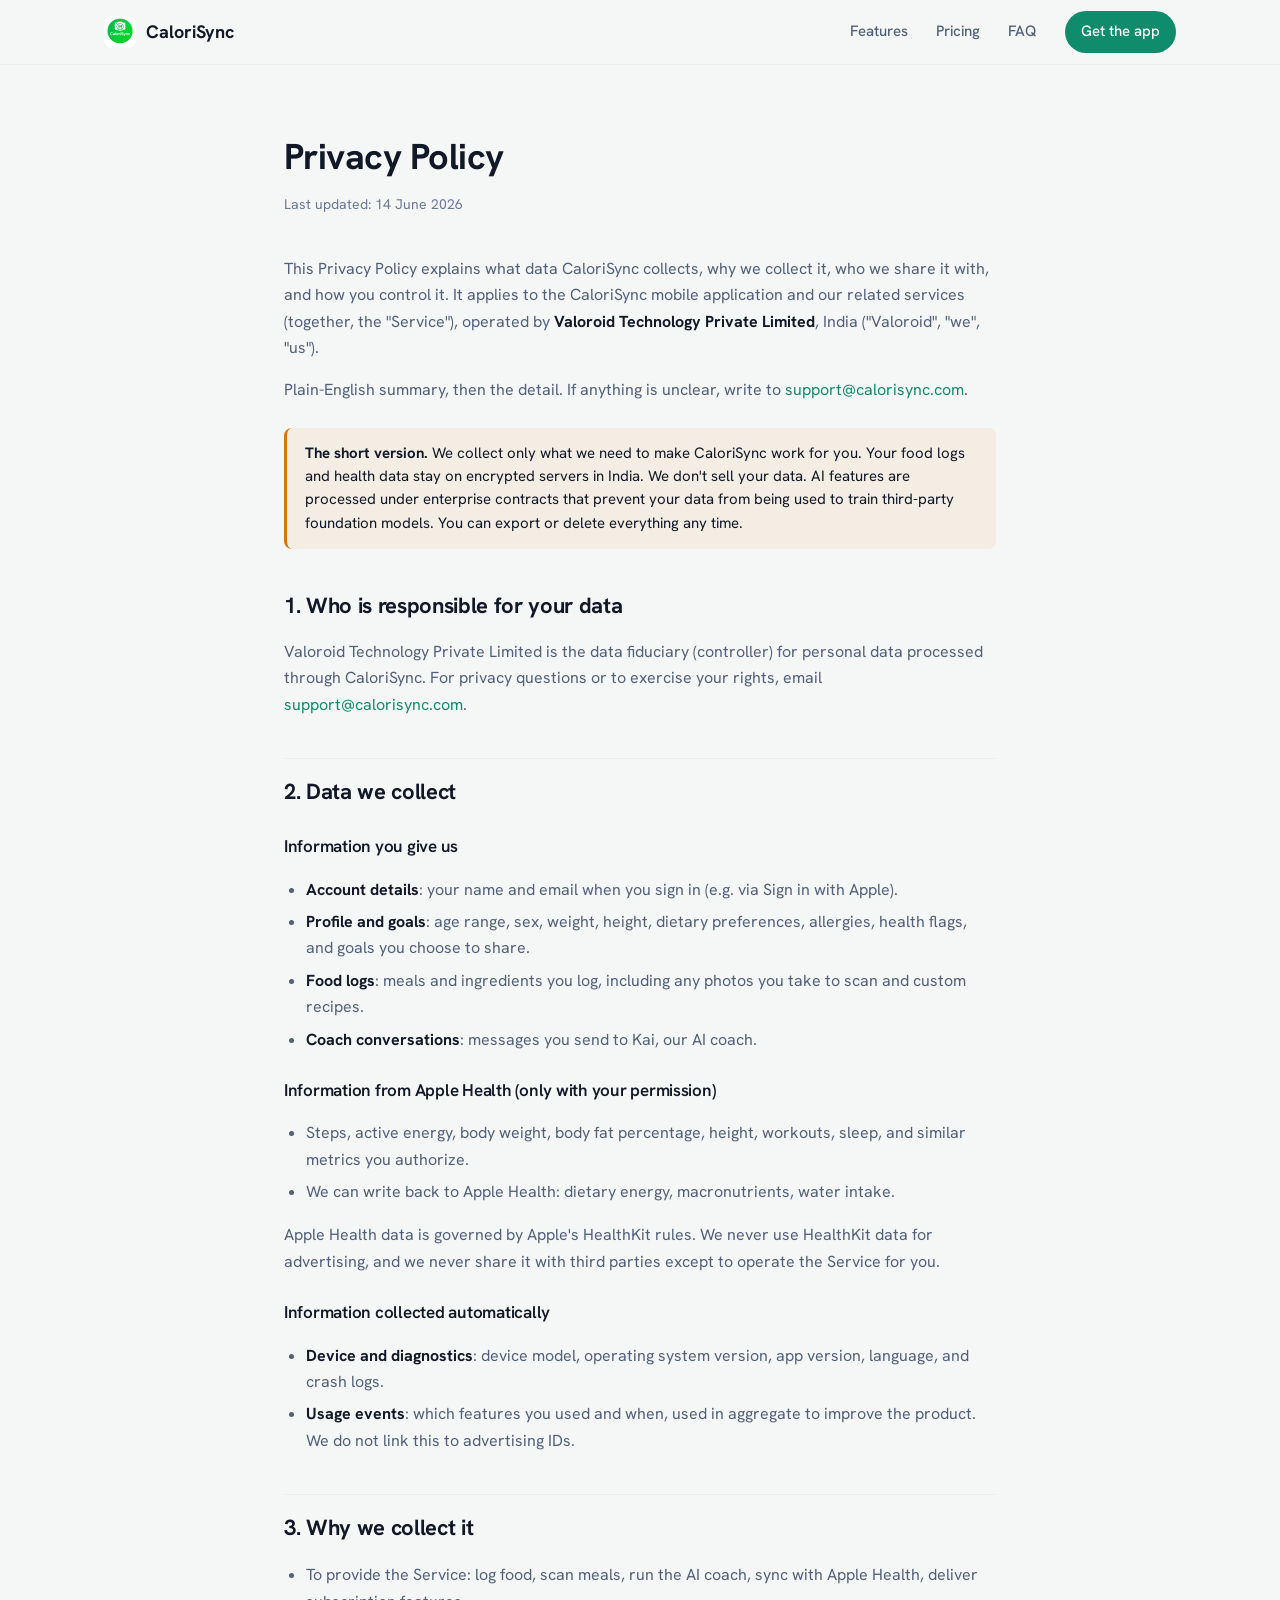
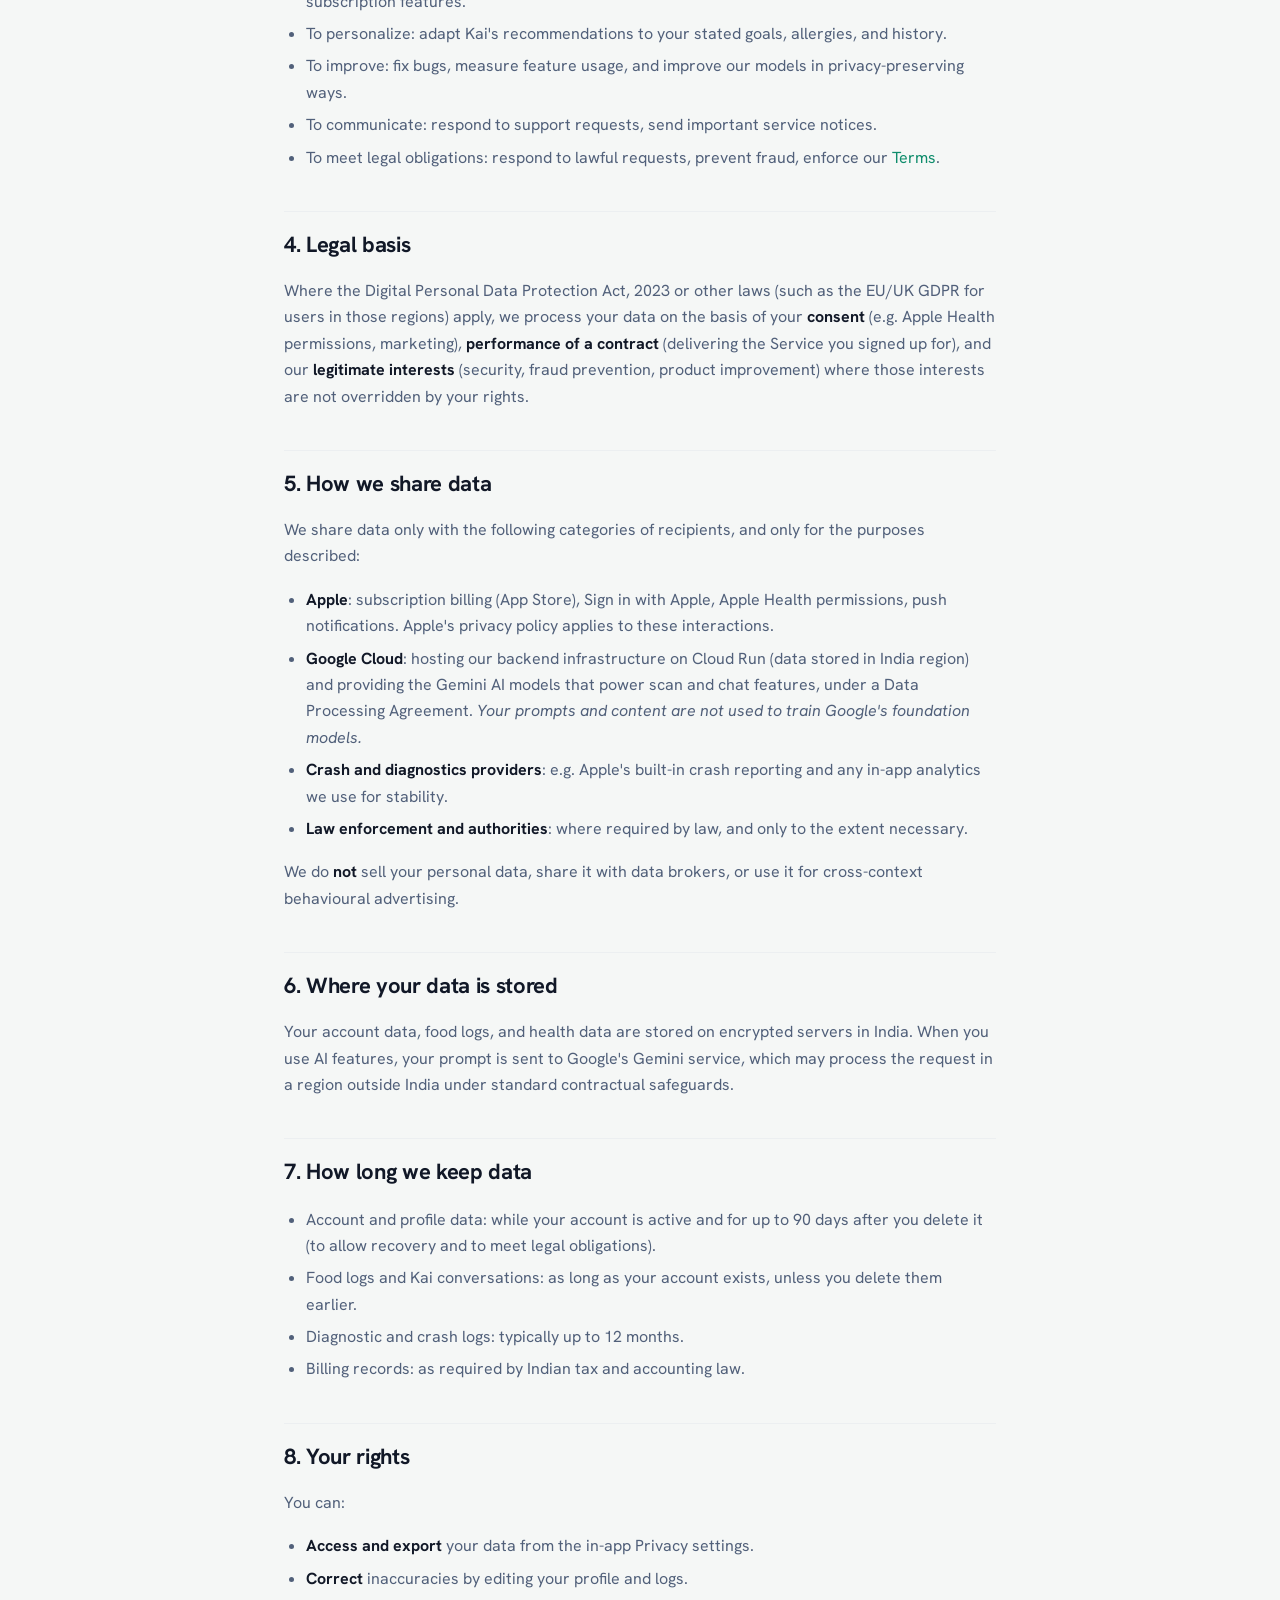
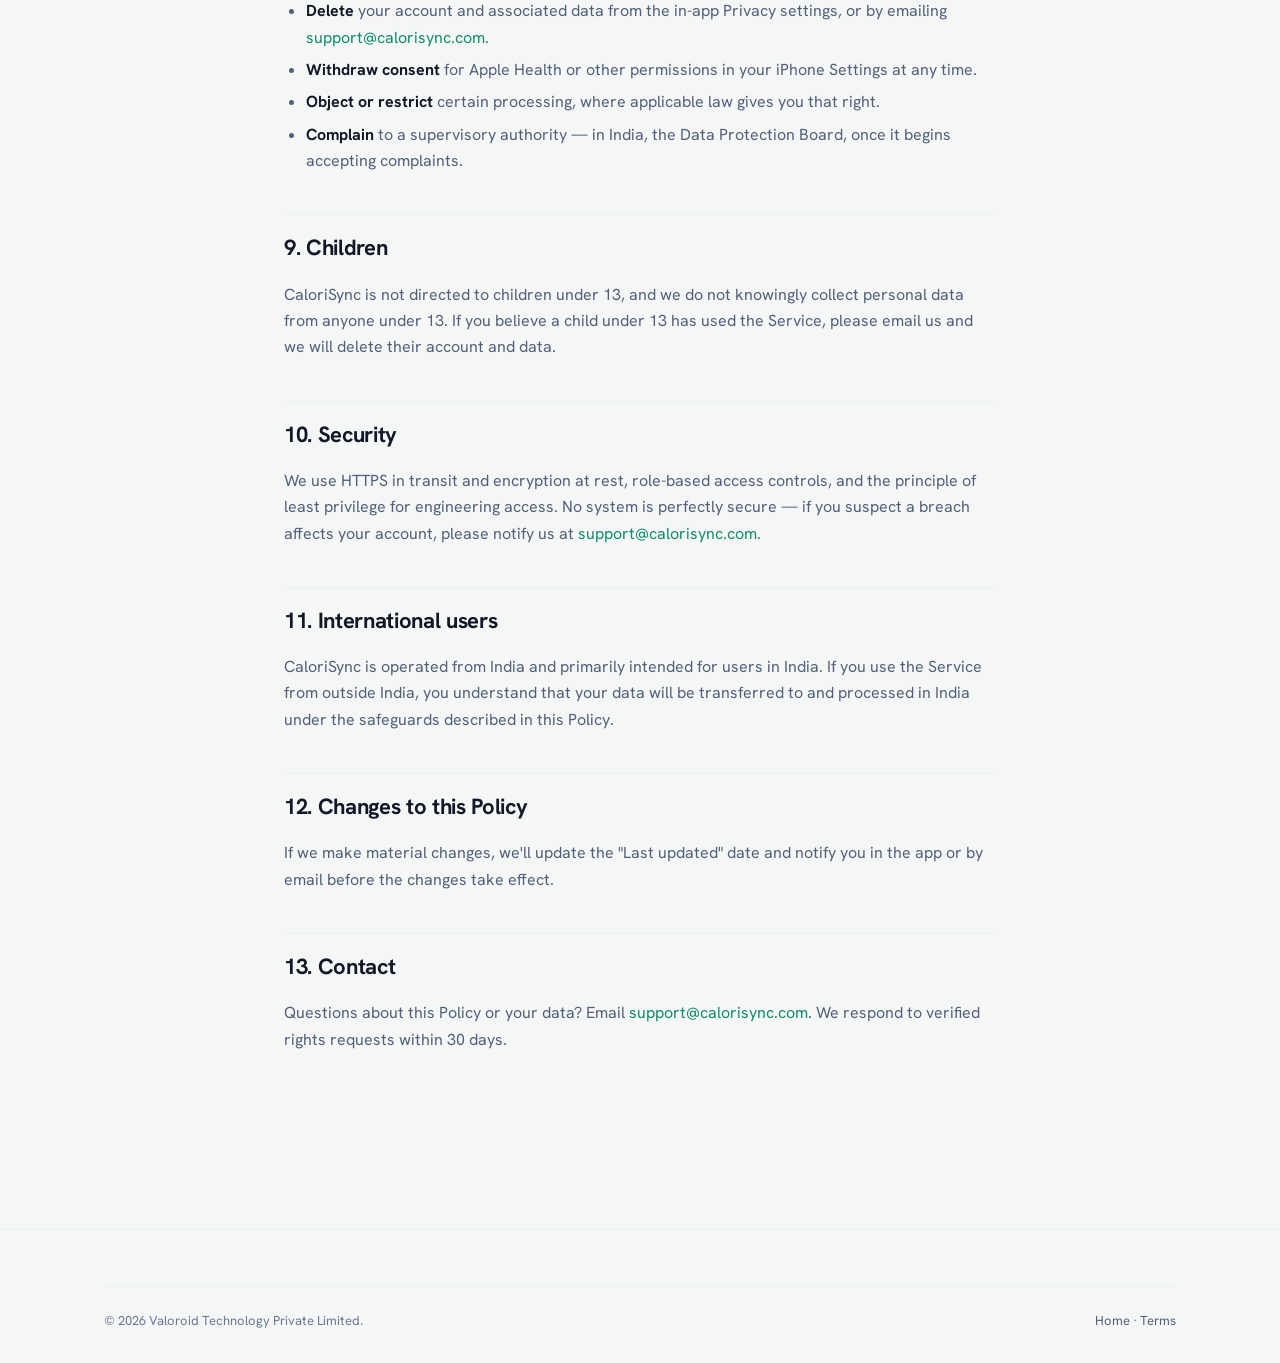
==== commit d9835af4: "Remove voice-logging claims; replace with condition-aware coaching Voice logging isn't shipped yet. " ====
--- a/privacy/index.html
+++ b/privacy/index.html
@@ -56,7 +56,7 @@
     <ul>
       <li><strong>Account details</strong>: your name and email when you sign in (e.g. via Sign in with Apple).</li>
       <li><strong>Profile and goals</strong>: age range, sex, weight, height, dietary preferences, allergies, health flags, and goals you choose to share.</li>
-      <li><strong>Food logs</strong>: meals and ingredients you log, including any photos you take to scan, voice transcripts, and custom recipes.</li>
+      <li><strong>Food logs</strong>: meals and ingredients you log, including any photos you take to scan and custom recipes.</li>
       <li><strong>Coach conversations</strong>: messages you send to Kai, our AI coach.</li>
     </ul>
 
--- a/css/main.css
+++ b/css/main.css
@@ -269,6 +269,90 @@
   margin: 0;
 }
 
+/* ---------- Reality band (dark, hard-hitting stat) ---------- */
+.reality {
+  background: var(--ink);
+  color: #fff;
+  padding: 64px 0;
+}
+.reality-inner {
+  max-width: 820px;
+  margin: 0 auto;
+  text-align: center;
+  padding: 0 24px;
+}
+.reality .tag {
+  display: inline-block;
+  font-size: 12px;
+  font-weight: 700;
+  letter-spacing: 0.16em;
+  text-transform: uppercase;
+  color: var(--brand-warn);
+  margin-bottom: 18px;
+}
+.reality h2 {
+  color: #fff;
+  font-size: clamp(26px, 3.4vw, 38px);
+  line-height: 1.15;
+  font-weight: 700;
+  margin: 0 0 18px;
+  letter-spacing: -0.015em;
+}
+.reality h2 .underline {
+  background: linear-gradient(180deg, transparent 60%, rgba(217, 119, 6, 0.35) 60%);
+  padding: 0 4px;
+}
+.reality p {
+  color: rgba(255,255,255,0.7);
+  font-size: 17px;
+  margin: 0 auto 8px;
+  max-width: 640px;
+}
+.reality .source {
+  color: rgba(255,255,255,0.4);
+  font-size: 12px;
+  margin-top: 18px;
+}
+
+/* ---------- Why-they-quit grid ---------- */
+.objection-grid {
+  display: grid;
+  grid-template-columns: repeat(2, 1fr);
+  gap: 20px;
+  max-width: 920px;
+  margin: 0 auto;
+}
+.objection {
+  background: var(--surface);
+  border: 1px solid var(--line);
+  border-radius: var(--radius-card);
+  padding: 24px 22px;
+}
+.objection .past {
+  display: block;
+  font-size: 13px;
+  font-weight: 700;
+  letter-spacing: 0.08em;
+  text-transform: uppercase;
+  color: var(--ink-3);
+  margin-bottom: 6px;
+}
+.objection h3 {
+  font-size: 18px;
+  font-weight: 600;
+  margin: 0 0 10px;
+  color: var(--ink);
+  text-decoration: line-through;
+  text-decoration-color: var(--brand-rose);
+  text-decoration-thickness: 2px;
+}
+.objection .answer {
+  font-size: 15px;
+  color: var(--ink-2);
+  margin: 0;
+}
+.objection .answer strong { color: var(--brand-primary); }
+
 /* ---------- Trust strip ---------- */
 .trust {
   padding: 32px 0;
@@ -645,9 +729,11 @@
   .features-grid { grid-template-columns: repeat(2, 1fr); }
   .steps { grid-template-columns: 1fr; gap: 16px; }
   .pricing-grid { grid-template-columns: 1fr; }
+  .objection-grid { grid-template-columns: 1fr; }
   .footer-grid { grid-template-columns: 1fr 1fr; gap: 24px; }
   .footer-brand { grid-column: 1 / -1; }
   .section { padding: 64px 0; }
+  .reality { padding: 48px 0; }
 }
 
 @media (max-width: 640px) {
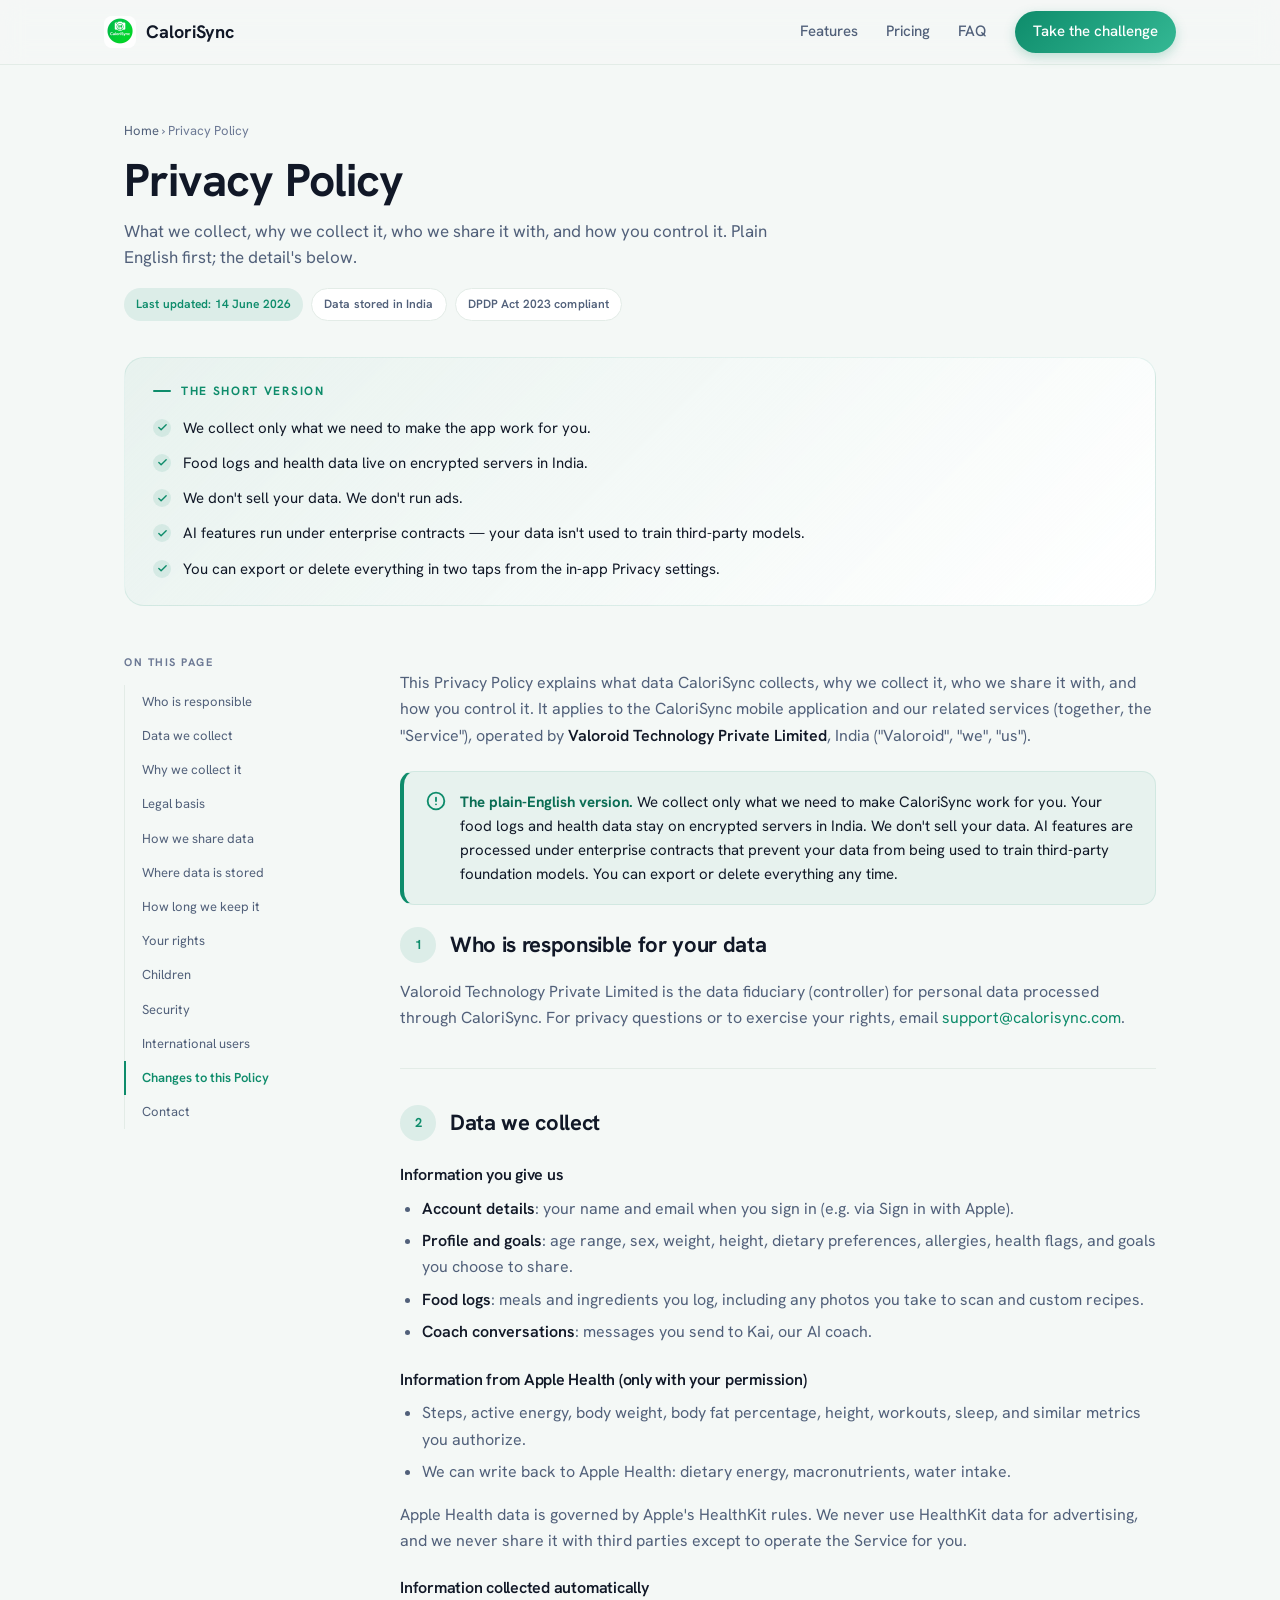
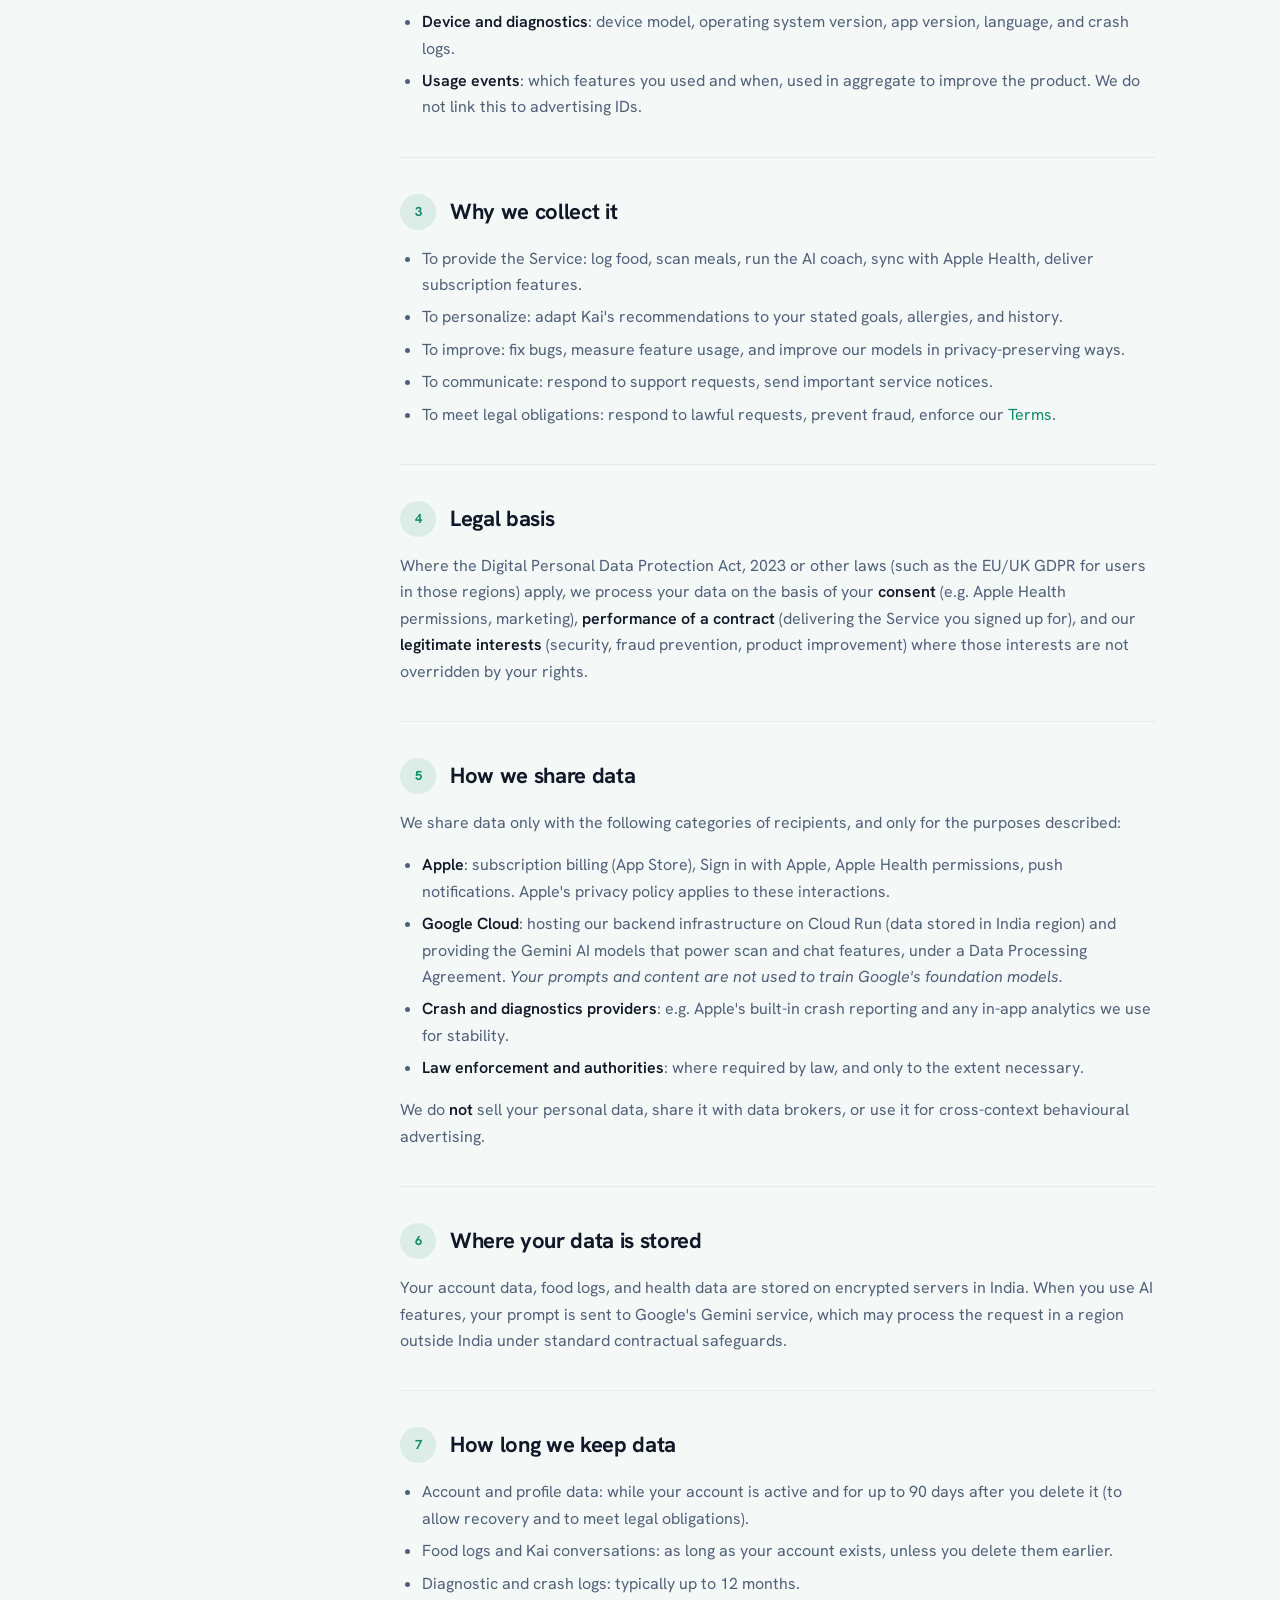
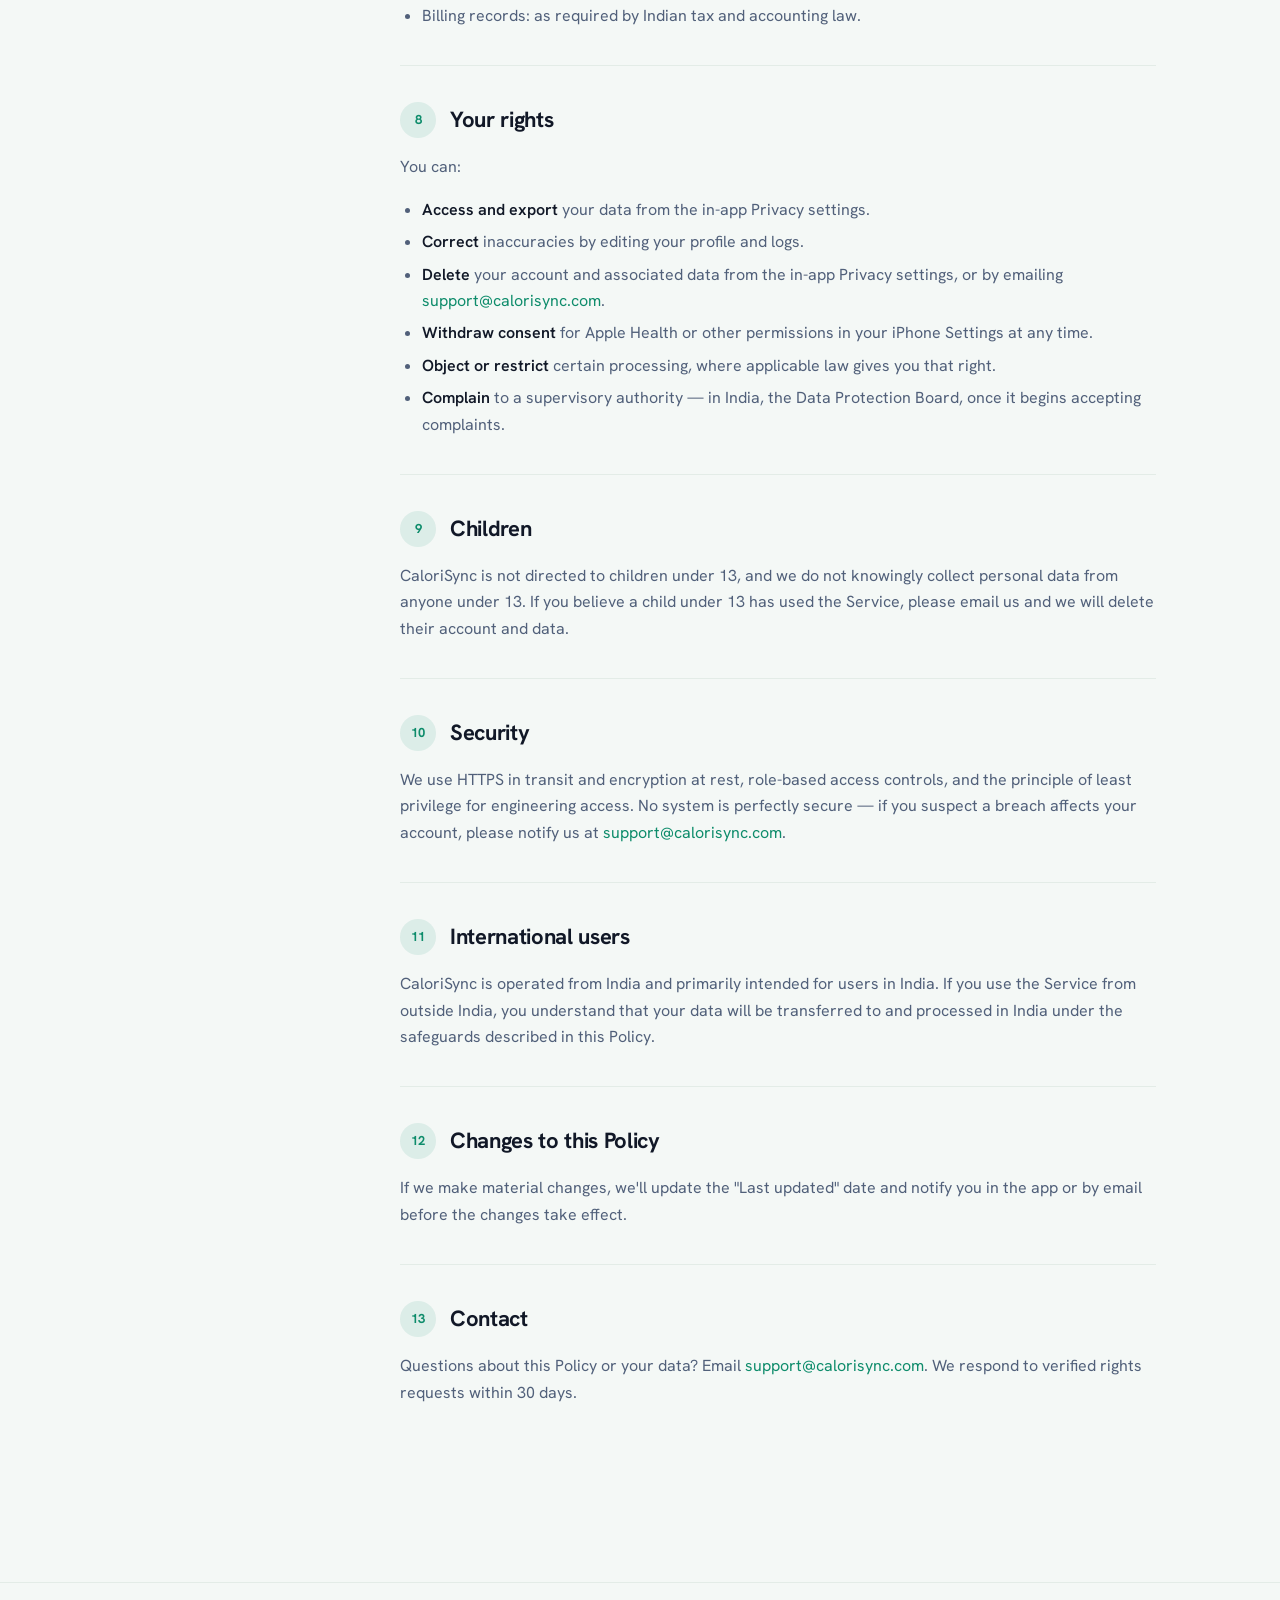
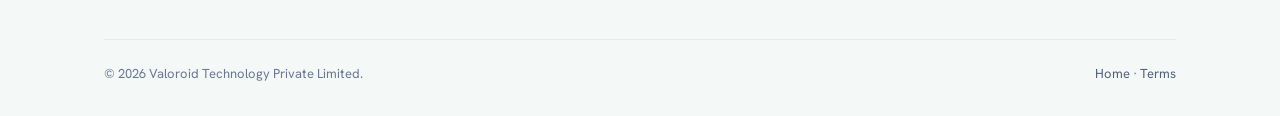
==== commit 6bd49633: "Redesign Terms and Privacy pages - Replace orange medical-disclaimer callout with a clean green-tint" ====
--- a/privacy/index.html
+++ b/privacy/index.html
@@ -32,106 +32,179 @@
         <a href="/#features">Features</a>
         <a href="/#pricing">Pricing</a>
         <a href="/#faq">FAQ</a>
-        <a href="/#download" class="nav-cta">Get the app</a>
+        <a href="/#download" class="nav-cta">Take the challenge</a>
       </div>
     </div>
   </nav>
 
-  <main class="legal">
-    <h1>Privacy Policy</h1>
-    <p class="updated">Last updated: 14 June 2026</p>
-
-    <p>This Privacy Policy explains what data CaloriSync collects, why we collect it, who we share it with, and how you control it. It applies to the CaloriSync mobile application and our related services (together, the "Service"), operated by <strong>Valoroid Technology Private Limited</strong>, India ("Valoroid", "we", "us").</p>
-
-    <p>Plain-English summary, then the detail. If anything is unclear, write to <a href="mailto:support@calorisync.com">support@calorisync.com</a>.</p>
-
-    <div class="notice"><strong>The short version.</strong> We collect only what we need to make CaloriSync work for you. Your food logs and health data stay on encrypted servers in India. We don't sell your data. AI features are processed under enterprise contracts that prevent your data from being used to train third-party foundation models. You can export or delete everything any time.</div>
-
-    <h2>1. Who is responsible for your data</h2>
-    <p>Valoroid Technology Private Limited is the data fiduciary (controller) for personal data processed through CaloriSync. For privacy questions or to exercise your rights, email <a href="mailto:support@calorisync.com">support@calorisync.com</a>.</p>
-
-    <h2>2. Data we collect</h2>
-
-    <h3>Information you give us</h3>
-    <ul>
-      <li><strong>Account details</strong>: your name and email when you sign in (e.g. via Sign in with Apple).</li>
-      <li><strong>Profile and goals</strong>: age range, sex, weight, height, dietary preferences, allergies, health flags, and goals you choose to share.</li>
-      <li><strong>Food logs</strong>: meals and ingredients you log, including any photos you take to scan and custom recipes.</li>
-      <li><strong>Coach conversations</strong>: messages you send to Kai, our AI coach.</li>
-    </ul>
-
-    <h3>Information from Apple Health (only with your permission)</h3>
-    <ul>
-      <li>Steps, active energy, body weight, body fat percentage, height, workouts, sleep, and similar metrics you authorize.</li>
-      <li>We can write back to Apple Health: dietary energy, macronutrients, water intake.</li>
-    </ul>
-    <p>Apple Health data is governed by Apple's HealthKit rules. We never use HealthKit data for advertising, and we never share it with third parties except to operate the Service for you.</p>
-
-    <h3>Information collected automatically</h3>
-    <ul>
-      <li><strong>Device and diagnostics</strong>: device model, operating system version, app version, language, and crash logs.</li>
-      <li><strong>Usage events</strong>: which features you used and when, used in aggregate to improve the product. We do not link this to advertising IDs.</li>
-    </ul>
-
-    <h2>3. Why we collect it</h2>
-    <ul>
-      <li>To provide the Service: log food, scan meals, run the AI coach, sync with Apple Health, deliver subscription features.</li>
-      <li>To personalize: adapt Kai's recommendations to your stated goals, allergies, and history.</li>
-      <li>To improve: fix bugs, measure feature usage, and improve our models in privacy-preserving ways.</li>
-      <li>To communicate: respond to support requests, send important service notices.</li>
-      <li>To meet legal obligations: respond to lawful requests, prevent fraud, enforce our <a href="/terms/">Terms</a>.</li>
-    </ul>
-
-    <h2>4. Legal basis</h2>
-    <p>Where the Digital Personal Data Protection Act, 2023 or other laws (such as the EU/UK GDPR for users in those regions) apply, we process your data on the basis of your <strong>consent</strong> (e.g. Apple Health permissions, marketing), <strong>performance of a contract</strong> (delivering the Service you signed up for), and our <strong>legitimate interests</strong> (security, fraud prevention, product improvement) where those interests are not overridden by your rights.</p>
-
-    <h2>5. How we share data</h2>
-    <p>We share data only with the following categories of recipients, and only for the purposes described:</p>
-    <ul>
-      <li><strong>Apple</strong>: subscription billing (App Store), Sign in with Apple, Apple Health permissions, push notifications. Apple's privacy policy applies to these interactions.</li>
-      <li><strong>Google Cloud</strong>: hosting our backend infrastructure on Cloud Run (data stored in India region) and providing the Gemini AI models that power scan and chat features, under a Data Processing Agreement. <em>Your prompts and content are not used to train Google's foundation models.</em></li>
-      <li><strong>Crash and diagnostics providers</strong>: e.g. Apple's built-in crash reporting and any in-app analytics we use for stability.</li>
-      <li><strong>Law enforcement and authorities</strong>: where required by law, and only to the extent necessary.</li>
-    </ul>
-    <p>We do <strong>not</strong> sell your personal data, share it with data brokers, or use it for cross-context behavioural advertising.</p>
-
-    <h2>6. Where your data is stored</h2>
-    <p>Your account data, food logs, and health data are stored on encrypted servers in India. When you use AI features, your prompt is sent to Google's Gemini service, which may process the request in a region outside India under standard contractual safeguards.</p>
-
-    <h2>7. How long we keep data</h2>
-    <ul>
-      <li>Account and profile data: while your account is active and for up to 90 days after you delete it (to allow recovery and to meet legal obligations).</li>
-      <li>Food logs and Kai conversations: as long as your account exists, unless you delete them earlier.</li>
-      <li>Diagnostic and crash logs: typically up to 12 months.</li>
-      <li>Billing records: as required by Indian tax and accounting law.</li>
-    </ul>
-
-    <h2>8. Your rights</h2>
-    <p>You can:</p>
-    <ul>
-      <li><strong>Access and export</strong> your data from the in-app Privacy settings.</li>
-      <li><strong>Correct</strong> inaccuracies by editing your profile and logs.</li>
-      <li><strong>Delete</strong> your account and associated data from the in-app Privacy settings, or by emailing <a href="mailto:support@calorisync.com">support@calorisync.com</a>.</li>
-      <li><strong>Withdraw consent</strong> for Apple Health or other permissions in your iPhone Settings at any time.</li>
-      <li><strong>Object or restrict</strong> certain processing, where applicable law gives you that right.</li>
-      <li><strong>Complain</strong> to a supervisory authority &mdash; in India, the Data Protection Board, once it begins accepting complaints.</li>
-    </ul>
-
-    <h2>9. Children</h2>
-    <p>CaloriSync is not directed to children under 13, and we do not knowingly collect personal data from anyone under 13. If you believe a child under 13 has used the Service, please email us and we will delete their account and data.</p>
-
-    <h2>10. Security</h2>
-    <p>We use HTTPS in transit and encryption at rest, role-based access controls, and the principle of least privilege for engineering access. No system is perfectly secure &mdash; if you suspect a breach affects your account, please notify us at <a href="mailto:support@calorisync.com">support@calorisync.com</a>.</p>
-
-    <h2>11. International users</h2>
-    <p>CaloriSync is operated from India and primarily intended for users in India. If you use the Service from outside India, you understand that your data will be transferred to and processed in India under the safeguards described in this Policy.</p>
-
-    <h2>12. Changes to this Policy</h2>
-    <p>If we make material changes, we'll update the "Last updated" date and notify you in the app or by email before the changes take effect.</p>
-
-    <h2>13. Contact</h2>
-    <p>Questions about this Policy or your data? Email <a href="mailto:support@calorisync.com">support@calorisync.com</a>. We respond to verified rights requests within 30 days.</p>
+  <main class="legal-shell">
+    <div class="legal-crumbs">
+      <a href="/">Home</a> &rsaquo; <span>Privacy Policy</span>
+    </div>
+
+    <header class="legal-hero">
+      <h1>Privacy Policy</h1>
+      <p class="lead">What we collect, why we collect it, who we share it with, and how you control it. Plain English first; the detail's below.</p>
+      <div class="legal-meta">
+        <span class="legal-chip">Last updated: 14 June 2026</span>
+        <span class="legal-chip neutral">Data stored in India</span>
+        <span class="legal-chip neutral">DPDP Act 2023 compliant</span>
+      </div>
+    </header>
+
+    <div class="tldr" aria-label="Plain-English summary">
+      <h2>The short version</h2>
+      <ul>
+        <li>We collect only what we need to make the app work for you.</li>
+        <li>Food logs and health data live on encrypted servers in India.</li>
+        <li>We don't sell your data. We don't run ads.</li>
+        <li>AI features run under enterprise contracts &mdash; your data isn't used to train third-party models.</li>
+        <li>You can export or delete everything in two taps from the in-app Privacy settings.</li>
+      </ul>
+    </div>
+
+    <div class="legal-layout">
+      <aside class="legal-toc" aria-label="Table of contents">
+        <p class="toc-title">On this page</p>
+        <ol class="toc-list">
+          <li><a href="#controller">Who is responsible</a></li>
+          <li><a href="#data-we-collect">Data we collect</a></li>
+          <li><a href="#why">Why we collect it</a></li>
+          <li><a href="#basis">Legal basis</a></li>
+          <li><a href="#sharing">How we share data</a></li>
+          <li><a href="#storage">Where data is stored</a></li>
+          <li><a href="#retention">How long we keep it</a></li>
+          <li><a href="#rights">Your rights</a></li>
+          <li><a href="#children">Children</a></li>
+          <li><a href="#security">Security</a></li>
+          <li><a href="#international">International users</a></li>
+          <li><a href="#changes">Changes to this Policy</a></li>
+          <li><a href="#contact">Contact</a></li>
+        </ol>
+      </aside>
+
+      <div class="legal-body">
+        <p>This Privacy Policy explains what data CaloriSync collects, why we collect it, who we share it with, and how you control it. It applies to the CaloriSync mobile application and our related services (together, the "Service"), operated by <strong>Valoroid Technology Private Limited</strong>, India ("Valoroid", "we", "us").</p>
+
+        <div class="notice"><div><strong>The plain-English version.</strong> We collect only what we need to make CaloriSync work for you. Your food logs and health data stay on encrypted servers in India. We don't sell your data. AI features are processed under enterprise contracts that prevent your data from being used to train third-party foundation models. You can export or delete everything any time.</div></div>
+
+        <section id="controller">
+          <h2><span class="section-num">1</span>Who is responsible for your data</h2>
+          <p>Valoroid Technology Private Limited is the data fiduciary (controller) for personal data processed through CaloriSync. For privacy questions or to exercise your rights, email <a href="mailto:support@calorisync.com">support@calorisync.com</a>.</p>
+        </section>
+
+        <section id="data-we-collect">
+          <h2><span class="section-num">2</span>Data we collect</h2>
+
+          <h3>Information you give us</h3>
+          <ul>
+            <li><strong>Account details</strong>: your name and email when you sign in (e.g. via Sign in with Apple).</li>
+            <li><strong>Profile and goals</strong>: age range, sex, weight, height, dietary preferences, allergies, health flags, and goals you choose to share.</li>
+            <li><strong>Food logs</strong>: meals and ingredients you log, including any photos you take to scan and custom recipes.</li>
+            <li><strong>Coach conversations</strong>: messages you send to Kai, our AI coach.</li>
+          </ul>
+
+          <h3>Information from Apple Health (only with your permission)</h3>
+          <ul>
+            <li>Steps, active energy, body weight, body fat percentage, height, workouts, sleep, and similar metrics you authorize.</li>
+            <li>We can write back to Apple Health: dietary energy, macronutrients, water intake.</li>
+          </ul>
+          <p>Apple Health data is governed by Apple's HealthKit rules. We never use HealthKit data for advertising, and we never share it with third parties except to operate the Service for you.</p>
+
+          <h3>Information collected automatically</h3>
+          <ul>
+            <li><strong>Device and diagnostics</strong>: device model, operating system version, app version, language, and crash logs.</li>
+            <li><strong>Usage events</strong>: which features you used and when, used in aggregate to improve the product. We do not link this to advertising IDs.</li>
+          </ul>
+        </section>
+
+        <section id="why">
+          <h2><span class="section-num">3</span>Why we collect it</h2>
+          <ul>
+            <li>To provide the Service: log food, scan meals, run the AI coach, sync with Apple Health, deliver subscription features.</li>
+            <li>To personalize: adapt Kai's recommendations to your stated goals, allergies, and history.</li>
+            <li>To improve: fix bugs, measure feature usage, and improve our models in privacy-preserving ways.</li>
+            <li>To communicate: respond to support requests, send important service notices.</li>
+            <li>To meet legal obligations: respond to lawful requests, prevent fraud, enforce our <a href="/terms/">Terms</a>.</li>
+          </ul>
+        </section>
+
+        <section id="basis">
+          <h2><span class="section-num">4</span>Legal basis</h2>
+          <p>Where the Digital Personal Data Protection Act, 2023 or other laws (such as the EU/UK GDPR for users in those regions) apply, we process your data on the basis of your <strong>consent</strong> (e.g. Apple Health permissions, marketing), <strong>performance of a contract</strong> (delivering the Service you signed up for), and our <strong>legitimate interests</strong> (security, fraud prevention, product improvement) where those interests are not overridden by your rights.</p>
+        </section>
+
+        <section id="sharing">
+          <h2><span class="section-num">5</span>How we share data</h2>
+          <p>We share data only with the following categories of recipients, and only for the purposes described:</p>
+          <ul>
+            <li><strong>Apple</strong>: subscription billing (App Store), Sign in with Apple, Apple Health permissions, push notifications. Apple's privacy policy applies to these interactions.</li>
+            <li><strong>Google Cloud</strong>: hosting our backend infrastructure on Cloud Run (data stored in India region) and providing the Gemini AI models that power scan and chat features, under a Data Processing Agreement. <em>Your prompts and content are not used to train Google's foundation models.</em></li>
+            <li><strong>Crash and diagnostics providers</strong>: e.g. Apple's built-in crash reporting and any in-app analytics we use for stability.</li>
+            <li><strong>Law enforcement and authorities</strong>: where required by law, and only to the extent necessary.</li>
+          </ul>
+          <p>We do <strong>not</strong> sell your personal data, share it with data brokers, or use it for cross-context behavioural advertising.</p>
+        </section>
+
+        <section id="storage">
+          <h2><span class="section-num">6</span>Where your data is stored</h2>
+          <p>Your account data, food logs, and health data are stored on encrypted servers in India. When you use AI features, your prompt is sent to Google's Gemini service, which may process the request in a region outside India under standard contractual safeguards.</p>
+        </section>
+
+        <section id="retention">
+          <h2><span class="section-num">7</span>How long we keep data</h2>
+          <ul>
+            <li>Account and profile data: while your account is active and for up to 90 days after you delete it (to allow recovery and to meet legal obligations).</li>
+            <li>Food logs and Kai conversations: as long as your account exists, unless you delete them earlier.</li>
+            <li>Diagnostic and crash logs: typically up to 12 months.</li>
+            <li>Billing records: as required by Indian tax and accounting law.</li>
+          </ul>
+        </section>
+
+        <section id="rights">
+          <h2><span class="section-num">8</span>Your rights</h2>
+          <p>You can:</p>
+          <ul>
+            <li><strong>Access and export</strong> your data from the in-app Privacy settings.</li>
+            <li><strong>Correct</strong> inaccuracies by editing your profile and logs.</li>
+            <li><strong>Delete</strong> your account and associated data from the in-app Privacy settings, or by emailing <a href="mailto:support@calorisync.com">support@calorisync.com</a>.</li>
+            <li><strong>Withdraw consent</strong> for Apple Health or other permissions in your iPhone Settings at any time.</li>
+            <li><strong>Object or restrict</strong> certain processing, where applicable law gives you that right.</li>
+            <li><strong>Complain</strong> to a supervisory authority &mdash; in India, the Data Protection Board, once it begins accepting complaints.</li>
+          </ul>
+        </section>
+
+        <section id="children">
+          <h2><span class="section-num">9</span>Children</h2>
+          <p>CaloriSync is not directed to children under 13, and we do not knowingly collect personal data from anyone under 13. If you believe a child under 13 has used the Service, please email us and we will delete their account and data.</p>
+        </section>
+
+        <section id="security">
+          <h2><span class="section-num">10</span>Security</h2>
+          <p>We use HTTPS in transit and encryption at rest, role-based access controls, and the principle of least privilege for engineering access. No system is perfectly secure &mdash; if you suspect a breach affects your account, please notify us at <a href="mailto:support@calorisync.com">support@calorisync.com</a>.</p>
+        </section>
+
+        <section id="international">
+          <h2><span class="section-num">11</span>International users</h2>
+          <p>CaloriSync is operated from India and primarily intended for users in India. If you use the Service from outside India, you understand that your data will be transferred to and processed in India under the safeguards described in this Policy.</p>
+        </section>
+
+        <section id="changes">
+          <h2><span class="section-num">12</span>Changes to this Policy</h2>
+          <p>If we make material changes, we'll update the "Last updated" date and notify you in the app or by email before the changes take effect.</p>
+        </section>
+
+        <section id="contact">
+          <h2><span class="section-num">13</span>Contact</h2>
+          <p>Questions about this Policy or your data? Email <a href="mailto:support@calorisync.com">support@calorisync.com</a>. We respond to verified rights requests within 30 days.</p>
+        </section>
+      </div>
+    </div>
   </main>
+
+  <button class="back-to-top" id="backToTop" aria-label="Back to top">
+    <svg viewBox="0 0 24 24" fill="none" stroke="currentColor" stroke-width="2.2" stroke-linecap="round" stroke-linejoin="round" aria-hidden="true"><polyline points="18 15 12 9 6 15"/></svg>
+  </button>
 
   <footer class="footer">
     <div class="container">
@@ -141,5 +214,7 @@
       </div>
     </div>
   </footer>
+
+  <script src="/js/main.js" defer></script>
 </body>
 </html>
--- a/css/main.css
+++ b/css/main.css
@@ -1,6 +1,9 @@
 :root {
   --brand-primary: #0E8C6B;
   --brand-primary-dark: #0a6d54;
+  --brand-primary-light: #34B894;
+  --brand-primary-soft: rgba(14, 140, 107, 0.10);
+  --brand-primary-softer: rgba(14, 140, 107, 0.05);
   --brand-accent: #4F46E5;
   --brand-accent-soft: #EEF2FF;
   --brand-warn: #D97706;
@@ -8,15 +11,25 @@
   --ink: #111827;
   --ink-2: #51607A;
   --ink-3: #6B7894;
-  --bg: #F5F7F6;
+  --bg: #F4F8F6;
   --surface: #FFFFFF;
-  --line: #ECEFF1;
+  --line: #E3ECE7;
   --radius-card: 20px;
   --radius-pill: 999px;
-  --shadow-card: 0 1px 2px rgba(17, 24, 39, 0.04), 0 8px 24px rgba(17, 24, 39, 0.06);
-  --shadow-cta: 0 6px 20px rgba(14, 140, 107, 0.25);
+  --shadow-card: 0 1px 2px rgba(17, 24, 39, 0.04), 0 8px 24px rgba(14, 140, 107, 0.08);
+  --shadow-card-hover: 0 4px 12px rgba(17, 24, 39, 0.05), 0 20px 40px rgba(14, 140, 107, 0.18);
+  --shadow-cta: 0 6px 20px rgba(14, 140, 107, 0.28);
+  --shadow-cta-hover: 0 12px 32px rgba(14, 140, 107, 0.4);
   --max-width: 1120px;
   --font-sans: "Hanken Grotesk", system-ui, -apple-system, "Segoe UI", Roboto, "Helvetica Neue", Arial, sans-serif;
+  --ease-out: cubic-bezier(0.16, 1, 0.3, 1);
+}
+
+@media (prefers-reduced-motion: reduce) {
+  *, *::before, *::after {
+    animation-duration: 0.001ms !important;
+    transition-duration: 0.001ms !important;
+  }
 }
 
 * { box-sizing: border-box; }
@@ -92,14 +105,22 @@
 }
 .nav-links a:hover { color: var(--ink); text-decoration: none; }
 .nav-cta {
-  background: var(--brand-primary);
+  background: linear-gradient(135deg, var(--brand-primary) 0%, var(--brand-primary-light) 100%);
   color: #fff !important;
-  padding: 9px 16px;
+  padding: 9px 18px;
   border-radius: var(--radius-pill);
   font-weight: 600;
   font-size: 14px;
-}
-.nav-cta:hover { background: var(--brand-primary-dark); text-decoration: none; }
+  box-shadow: 0 4px 12px rgba(14, 140, 107, 0.25);
+  transition: transform 0.2s var(--ease-out), box-shadow 0.2s var(--ease-out);
+}
+.nav-cta:hover {
+  text-decoration: none;
+  transform: translateY(-1px);
+  box-shadow: 0 8px 22px rgba(14, 140, 107, 0.4);
+}
+.nav-cta:active { transform: translateY(0); }
+.nav-links a.is-active { color: var(--brand-primary); font-weight: 600; }
 .nav-toggle {
   display: none;
   background: none;
@@ -131,15 +152,31 @@
   align-items: center;
 }
 .eyebrow {
-  display: inline-block;
-  background: var(--brand-accent-soft);
-  color: var(--brand-accent);
+  display: inline-flex;
+  align-items: center;
+  gap: 8px;
+  background: var(--brand-primary-soft);
+  color: var(--brand-primary);
   font-weight: 600;
   font-size: 13px;
-  padding: 6px 12px;
+  padding: 6px 14px;
   border-radius: var(--radius-pill);
   margin-bottom: 20px;
   letter-spacing: 0.01em;
+}
+.eyebrow::before {
+  content: "";
+  width: 6px;
+  height: 6px;
+  border-radius: 50%;
+  background: var(--brand-primary);
+  box-shadow: 0 0 0 0 rgba(14, 140, 107, 0.6);
+  animation: pulse 2s var(--ease-out) infinite;
+}
+@keyframes pulse {
+  0%   { box-shadow: 0 0 0 0 rgba(14, 140, 107, 0.5); }
+  70%  { box-shadow: 0 0 0 10px rgba(14, 140, 107, 0); }
+  100% { box-shadow: 0 0 0 0 rgba(14, 140, 107, 0); }
 }
 h1, h2, h3 { color: var(--ink); letter-spacing: -0.015em; }
 .hero h1 {
@@ -218,11 +255,16 @@
 }
 .phone-frame {
   width: 300px;
-  background: linear-gradient(165deg, #0E8C6B 0%, #4F46E5 100%);
+  background: linear-gradient(165deg, var(--brand-primary-light) 0%, var(--brand-primary) 55%, var(--brand-primary-dark) 100%);
   border-radius: 46px;
   padding: 14px;
-  box-shadow: 0 30px 60px rgba(14, 140, 107, 0.25), 0 12px 30px rgba(79, 70, 229, 0.18);
+  box-shadow: 0 30px 60px rgba(14, 140, 107, 0.30), 0 12px 30px rgba(14, 140, 107, 0.20);
   position: relative;
+  animation: float 6s ease-in-out infinite;
+}
+@keyframes float {
+  0%, 100% { transform: translateY(0); }
+  50%      { transform: translateY(-10px); }
 }
 .phone-frame img {
   width: 100%;
@@ -250,7 +292,12 @@
   border-radius: 36px;
   padding: 8px;
   margin-bottom: 18px;
-  box-shadow: 0 20px 40px rgba(17, 24, 39, 0.10), 0 4px 12px rgba(17, 24, 39, 0.06);
+  box-shadow: 0 20px 40px rgba(14, 140, 107, 0.18), 0 4px 12px rgba(17, 24, 39, 0.06);
+  transition: transform 0.4s var(--ease-out), box-shadow 0.4s var(--ease-out);
+}
+.showcase-item:hover .showcase-phone {
+  transform: translateY(-8px) rotate(-1deg);
+  box-shadow: 0 30px 60px rgba(14, 140, 107, 0.30), 0 8px 20px rgba(17, 24, 39, 0.08);
 }
 .showcase-phone img {
   width: 100%;
@@ -327,6 +374,12 @@
   border: 1px solid var(--line);
   border-radius: var(--radius-card);
   padding: 24px 22px;
+  transition: transform 0.3s var(--ease-out), border-color 0.3s var(--ease-out), box-shadow 0.3s var(--ease-out);
+}
+.objection:hover {
+  transform: translateY(-3px);
+  border-color: var(--brand-primary);
+  box-shadow: var(--shadow-card-hover);
 }
 .objection .past {
   display: block;
@@ -407,24 +460,44 @@
   border-radius: var(--radius-card);
   padding: 28px 24px;
   border: 1px solid var(--line);
-  transition: transform .15s ease, box-shadow .15s ease;
+  transition: transform 0.3s var(--ease-out), box-shadow 0.3s var(--ease-out), border-color 0.3s var(--ease-out);
+  position: relative;
+  overflow: hidden;
+}
+.feature::before {
+  content: "";
+  position: absolute;
+  inset: -1px;
+  border-radius: var(--radius-card);
+  padding: 1px;
+  background: linear-gradient(135deg, var(--brand-primary) 0%, var(--brand-primary-light) 100%);
+  -webkit-mask: linear-gradient(#fff 0 0) content-box, linear-gradient(#fff 0 0);
+  -webkit-mask-composite: xor;
+          mask-composite: exclude;
+  opacity: 0;
+  transition: opacity 0.3s var(--ease-out);
+  pointer-events: none;
 }
 .feature:hover {
-  transform: translateY(-2px);
-  box-shadow: var(--shadow-card);
-}
+  transform: translateY(-4px);
+  box-shadow: var(--shadow-card-hover);
+}
+.feature:hover::before { opacity: 1; }
+.feature:hover .feature-icon { transform: scale(1.08) rotate(-3deg); }
 .feature-icon {
-  width: 44px;
-  height: 44px;
-  border-radius: 12px;
-  background: var(--brand-accent-soft);
-  color: var(--brand-accent);
+  width: 48px;
+  height: 48px;
+  border-radius: 14px;
+  background: var(--brand-primary-soft);
+  color: var(--brand-primary);
   display: flex;
   align-items: center;
   justify-content: center;
-  margin-bottom: 16px;
-}
-.feature-icon.green { background: rgba(14, 140, 107, 0.10); color: var(--brand-primary); }
+  margin-bottom: 18px;
+  transition: transform 0.3s var(--ease-out);
+}
+.feature-icon.green { background: var(--brand-primary-soft); color: var(--brand-primary); }
+.feature-icon.indigo { background: var(--brand-accent-soft); color: var(--brand-accent); }
 .feature-icon.amber { background: rgba(217, 119, 6, 0.10); color: var(--brand-warn); }
 .feature-icon.rose  { background: rgba(225, 73, 107, 0.10); color: var(--brand-rose); }
 .feature h3 {
@@ -449,17 +522,21 @@
   padding: 24px 16px;
 }
 .step-num {
-  width: 36px;
-  height: 36px;
+  width: 44px;
+  height: 44px;
   border-radius: 50%;
-  background: var(--brand-primary);
+  background: linear-gradient(135deg, var(--brand-primary) 0%, var(--brand-primary-light) 100%);
   color: #fff;
   font-weight: 700;
+  font-size: 16px;
   display: inline-flex;
   align-items: center;
   justify-content: center;
-  margin-bottom: 16px;
-}
+  margin-bottom: 18px;
+  box-shadow: 0 6px 16px rgba(14, 140, 107, 0.30);
+  transition: transform 0.3s var(--ease-out);
+}
+.step:hover .step-num { transform: scale(1.08); }
 .step h3 { margin: 0 0 6px; font-size: 18px; font-weight: 600; }
 .step p { margin: 0; color: var(--ink-2); font-size: 15px; }
 
@@ -478,22 +555,33 @@
   border: 1px solid var(--line);
   position: relative;
 }
+.plan {
+  transition: transform 0.3s var(--ease-out), box-shadow 0.3s var(--ease-out), border-color 0.3s var(--ease-out);
+}
+.plan:hover {
+  transform: translateY(-3px);
+  border-color: var(--brand-primary);
+  box-shadow: var(--shadow-card-hover);
+}
 .plan.featured {
   border-color: var(--brand-primary);
   box-shadow: var(--shadow-cta);
-}
+  background: linear-gradient(180deg, var(--surface) 0%, var(--brand-primary-softer) 100%);
+}
+.plan.featured:hover { box-shadow: var(--shadow-cta-hover); }
 .plan-tag {
   position: absolute;
   top: 18px;
   right: 18px;
-  background: var(--brand-primary);
+  background: linear-gradient(135deg, var(--brand-primary) 0%, var(--brand-primary-light) 100%);
   color: #fff;
   font-size: 11px;
   font-weight: 700;
-  padding: 4px 10px;
+  padding: 5px 12px;
   border-radius: var(--radius-pill);
   letter-spacing: 0.05em;
   text-transform: uppercase;
+  box-shadow: 0 4px 10px rgba(14, 140, 107, 0.30);
 }
 .plan h3 { margin: 0 0 4px; font-size: 16px; font-weight: 600; color: var(--ink-2); }
 .plan-price {
@@ -579,12 +667,27 @@
 
 /* ---------- Final CTA ---------- */
 .final-cta {
-  background: linear-gradient(135deg, #0E8C6B 0%, #4F46E5 100%);
+  background:
+    radial-gradient(circle at 20% 0%, rgba(52, 184, 148, 0.5), transparent 50%),
+    radial-gradient(circle at 80% 100%, rgba(10, 109, 84, 0.6), transparent 55%),
+    linear-gradient(135deg, var(--brand-primary) 0%, var(--brand-primary-dark) 100%);
   color: #fff;
   border-radius: var(--radius-card);
-  padding: 56px 32px;
+  padding: 64px 32px;
   text-align: center;
   margin: 0 24px;
+  position: relative;
+  overflow: hidden;
+}
+.final-cta::after {
+  content: "";
+  position: absolute;
+  inset: 0;
+  background-image:
+    radial-gradient(circle at 1px 1px, rgba(255,255,255,0.1) 1px, transparent 0);
+  background-size: 24px 24px;
+  pointer-events: none;
+  opacity: 0.4;
 }
 .final-cta h2 {
   color: #fff;
@@ -642,51 +745,244 @@
 }
 
 /* ---------- Legal pages (terms / privacy) ---------- */
-.legal {
-  max-width: 760px;
+.legal-shell {
+  max-width: 1080px;
   margin: 0 auto;
-  padding: 64px 24px 80px;
-}
-.legal h1 {
-  font-size: 36px;
-  font-weight: 700;
-  margin: 0 0 8px;
-}
-.legal .updated {
+  padding: 56px 24px 80px;
+}
+.legal-crumbs {
+  font-size: 13px;
   color: var(--ink-3);
+  margin-bottom: 14px;
+}
+.legal-crumbs a { color: var(--ink-2); }
+.legal-crumbs a:hover { color: var(--brand-primary); text-decoration: none; }
+.legal-hero h1 {
+  font-size: clamp(32px, 4.5vw, 46px);
+  font-weight: 700;
+  margin: 0 0 12px;
+  letter-spacing: -0.02em;
+  line-height: 1.1;
+}
+.legal-hero .lead {
+  font-size: 17px;
+  color: var(--ink-2);
+  max-width: 680px;
+  margin: 0 0 18px;
+  line-height: 1.55;
+}
+.legal-meta {
+  display: flex;
+  flex-wrap: wrap;
+  gap: 8px;
+  margin: 0 0 36px;
+}
+.legal-chip {
+  display: inline-flex;
+  align-items: center;
+  gap: 6px;
+  background: var(--brand-primary-soft);
+  color: var(--brand-primary);
+  font-size: 12px;
+  font-weight: 600;
+  padding: 6px 12px;
+  border-radius: var(--radius-pill);
+  letter-spacing: 0.01em;
+}
+.legal-chip.neutral { background: var(--surface); color: var(--ink-2); border: 1px solid var(--line); }
+.legal-chip svg { width: 12px; height: 12px; }
+
+.tldr {
+  background: linear-gradient(135deg, var(--brand-primary-softer) 0%, var(--surface) 100%);
+  border: 1px solid var(--brand-primary-soft);
+  border-radius: var(--radius-card);
+  padding: 24px 28px;
+  margin: 0 0 48px;
+}
+.tldr h2 {
+  display: flex;
+  align-items: center;
+  gap: 10px;
+  font-size: 12px;
+  font-weight: 700;
+  text-transform: uppercase;
+  letter-spacing: 0.14em;
+  color: var(--brand-primary);
+  margin: 0 0 16px;
+}
+.tldr h2::before {
+  content: "";
+  display: inline-block;
+  width: 18px;
+  height: 2px;
+  background: var(--brand-primary);
+  border-radius: 2px;
+}
+.tldr ul { list-style: none; padding: 0; margin: 0; display: grid; gap: 12px; }
+.tldr li {
+  display: flex;
+  align-items: flex-start;
+  gap: 12px;
+  font-size: 15px;
+  color: var(--ink);
+  line-height: 1.55;
+}
+.tldr li::before {
+  content: "";
+  flex-shrink: 0;
+  width: 18px;
+  height: 18px;
+  margin-top: 2px;
+  border-radius: 50%;
+  background: var(--brand-primary-soft) url("data:image/svg+xml;utf8,<svg xmlns='http://www.w3.org/2000/svg' viewBox='0 0 24 24' fill='none' stroke='%230E8C6B' stroke-width='3' stroke-linecap='round' stroke-linejoin='round'><polyline points='20 6 9 17 4 12'/></svg>") no-repeat center / 11px 11px;
+}
+
+.legal-layout {
+  display: grid;
+  grid-template-columns: 220px 1fr;
+  gap: 56px;
+  align-items: start;
+}
+.legal-toc {
+  position: sticky;
+  top: 88px;
   font-size: 14px;
-  margin: 0 0 40px;
-}
-.legal h2 {
+}
+.toc-title {
+  font-size: 11px;
+  font-weight: 700;
+  letter-spacing: 0.14em;
+  text-transform: uppercase;
+  color: var(--ink-3);
+  margin: 0 0 14px;
+}
+.toc-list {
+  list-style: none;
+  margin: 0;
+  padding: 0;
+  border-left: 1px solid var(--line);
+}
+.toc-list li { line-height: 1.4; }
+.toc-list a {
+  display: block;
+  padding: 8px 16px;
+  color: var(--ink-2);
+  font-size: 13px;
+  border-left: 2px solid transparent;
+  margin-left: -1px;
+  transition: color 0.2s var(--ease-out), border-color 0.2s var(--ease-out);
+}
+.toc-list a:hover { color: var(--brand-primary); text-decoration: none; }
+.toc-list a.is-active {
+  color: var(--brand-primary);
+  border-left-color: var(--brand-primary);
+  font-weight: 600;
+}
+
+.legal-body { min-width: 0; }
+.legal-body section {
+  scroll-margin-top: 88px;
+}
+.legal-body section + section {
+  border-top: 1px solid var(--line);
+  padding-top: 36px;
+  margin-top: 36px;
+}
+.legal-body h2 {
+  display: flex;
+  align-items: center;
+  gap: 14px;
   font-size: 22px;
   font-weight: 700;
-  margin: 40px 0 12px;
-  padding-top: 16px;
-  border-top: 1px solid var(--line);
-}
-.legal h2:first-of-type { border-top: 0; padding-top: 0; }
-.legal h3 {
-  font-size: 17px;
+  margin: 0 0 16px;
+  letter-spacing: -0.015em;
+  color: var(--ink);
+}
+.section-num {
+  display: inline-flex;
+  align-items: center;
+  justify-content: center;
+  width: 36px;
+  height: 36px;
+  background: var(--brand-primary-soft);
+  color: var(--brand-primary);
+  border-radius: 50%;
+  font-size: 13px;
+  font-weight: 700;
+  flex-shrink: 0;
+}
+.legal-body h3 {
+  font-size: 16px;
   font-weight: 600;
-  margin: 24px 0 8px;
-}
-.legal p, .legal li {
+  margin: 22px 0 8px;
+  color: var(--ink);
+}
+.legal-body p, .legal-body li {
   color: var(--ink-2);
   font-size: 16px;
   line-height: 1.65;
 }
-.legal ul { padding-left: 22px; }
-.legal li { margin-bottom: 6px; }
-.legal strong { color: var(--ink); }
-.legal .notice {
-  background: rgba(217, 119, 6, 0.08);
-  border-left: 3px solid var(--brand-warn);
-  border-radius: 8px;
-  padding: 14px 18px;
-  margin: 24px 0;
+.legal-body ul { padding-left: 22px; margin: 8px 0 0; }
+.legal-body li { margin-bottom: 6px; }
+.legal-body strong { color: var(--ink); font-weight: 600; }
+
+/* Clean callout — green-tinted, no orange */
+.notice {
+  display: flex;
+  gap: 14px;
+  background: var(--brand-primary-softer);
+  border: 1px solid var(--brand-primary-soft);
+  border-left: 4px solid var(--brand-primary);
+  border-radius: 14px;
+  padding: 18px 22px;
+  margin: 22px 0;
+  font-size: 15px;
   color: var(--ink);
-  font-size: 15px;
-}
+  line-height: 1.6;
+}
+.notice::before {
+  content: "";
+  flex-shrink: 0;
+  width: 20px;
+  height: 20px;
+  margin-top: 1px;
+  background: url("data:image/svg+xml;utf8,<svg xmlns='http://www.w3.org/2000/svg' viewBox='0 0 24 24' fill='none' stroke='%230E8C6B' stroke-width='2.2' stroke-linecap='round' stroke-linejoin='round'><circle cx='12' cy='12' r='10'/><line x1='12' y1='8' x2='12' y2='12'/><line x1='12' y1='16' x2='12.01' y2='16'/></svg>") no-repeat center / contain;
+}
+.notice strong { color: var(--brand-primary-dark); font-weight: 700; }
+
+/* Back-to-top floating button */
+.back-to-top {
+  position: fixed;
+  bottom: 24px;
+  right: 24px;
+  width: 44px;
+  height: 44px;
+  border-radius: 50%;
+  background: var(--surface);
+  border: 1px solid var(--line);
+  color: var(--ink);
+  display: inline-flex;
+  align-items: center;
+  justify-content: center;
+  box-shadow: 0 4px 12px rgba(17, 24, 39, 0.08);
+  opacity: 0;
+  transform: translateY(8px);
+  pointer-events: none;
+  transition: opacity 0.3s var(--ease-out), transform 0.3s var(--ease-out), background 0.2s, color 0.2s, border-color 0.2s;
+  cursor: pointer;
+  z-index: 60;
+}
+.back-to-top.is-visible {
+  opacity: 1;
+  transform: none;
+  pointer-events: auto;
+}
+.back-to-top:hover {
+  background: var(--brand-primary);
+  color: #fff;
+  border-color: var(--brand-primary);
+}
+.back-to-top svg { width: 18px; height: 18px; }
 
 /* ---------- 404 page ---------- */
 .notfound {
@@ -701,7 +997,7 @@
 .notfound h1 {
   font-size: 96px;
   margin: 0;
-  background: linear-gradient(135deg, var(--brand-primary), var(--brand-accent));
+  background: linear-gradient(135deg, var(--brand-primary), var(--brand-primary-light));
   -webkit-background-clip: text;
   -webkit-text-fill-color: transparent;
   background-clip: text;
@@ -710,14 +1006,54 @@
 .notfound p { color: var(--ink-2); font-size: 18px; margin: 16px 0 32px; }
 .btn {
   display: inline-block;
-  background: var(--brand-primary);
+  background: linear-gradient(135deg, var(--brand-primary) 0%, var(--brand-primary-light) 100%);
   color: #fff !important;
-  padding: 12px 24px;
+  padding: 12px 26px;
   border-radius: var(--radius-pill);
   font-weight: 600;
   font-size: 15px;
-}
-.btn:hover { background: var(--brand-primary-dark); text-decoration: none; }
+  box-shadow: var(--shadow-cta);
+  transition: transform 0.2s var(--ease-out), box-shadow 0.2s var(--ease-out);
+}
+.btn:hover {
+  text-decoration: none;
+  transform: translateY(-2px);
+  box-shadow: var(--shadow-cta-hover);
+}
+.btn:active { transform: translateY(0); }
+
+/* ---------- Scroll reveal ---------- */
+.reveal {
+  opacity: 0;
+  transform: translateY(24px);
+  transition: opacity 0.7s var(--ease-out), transform 0.7s var(--ease-out);
+}
+.reveal.is-visible {
+  opacity: 1;
+  transform: none;
+}
+.reveal-delay-1 { transition-delay: 0.08s; }
+.reveal-delay-2 { transition-delay: 0.16s; }
+.reveal-delay-3 { transition-delay: 0.24s; }
+
+/* Counter that animates from 0 → target value when entering viewport */
+.counter {
+  display: inline-block;
+  font-variant-numeric: tabular-nums;
+}
+
+/* FAQ summary tap state */
+.faq summary {
+  transition: background 0.2s var(--ease-out);
+}
+.faq summary:hover {
+  background: var(--brand-primary-softer);
+}
+.faq details[open] summary {
+  background: var(--brand-primary-soft);
+  color: var(--brand-primary);
+}
+.faq details[open] summary::after { color: var(--brand-primary); }
 
 /* ---------- Responsive ---------- */
 @media (max-width: 880px) {
@@ -761,5 +1097,29 @@
   .features-grid { grid-template-columns: 1fr; }
   .badge { min-width: 0; flex: 1 1 100%; justify-content: center; }
   .final-cta { padding: 40px 24px; margin: 0 16px; }
-  .legal h1 { font-size: 28px; }
-}
+  .legal-shell { padding: 32px 16px 60px; }
+  .legal-layout { grid-template-columns: 1fr; gap: 28px; }
+  .legal-toc {
+    position: static;
+    background: var(--surface);
+    border: 1px solid var(--line);
+    border-radius: var(--radius-card);
+    padding: 16px 20px;
+  }
+  .toc-list { border-left: 0; }
+  .toc-list a {
+    padding: 6px 0;
+    border-left: 0;
+    margin-left: 0;
+  }
+  .toc-list a.is-active {
+    border-left: 0;
+    padding-left: 0;
+    background: transparent;
+  }
+  .tldr { padding: 20px 22px; margin-bottom: 32px; }
+  .legal-body section + section { padding-top: 28px; margin-top: 28px; }
+  .legal-body h2 { font-size: 19px; }
+  .section-num { width: 32px; height: 32px; font-size: 12px; }
+  .back-to-top { bottom: 16px; right: 16px; }
+}
